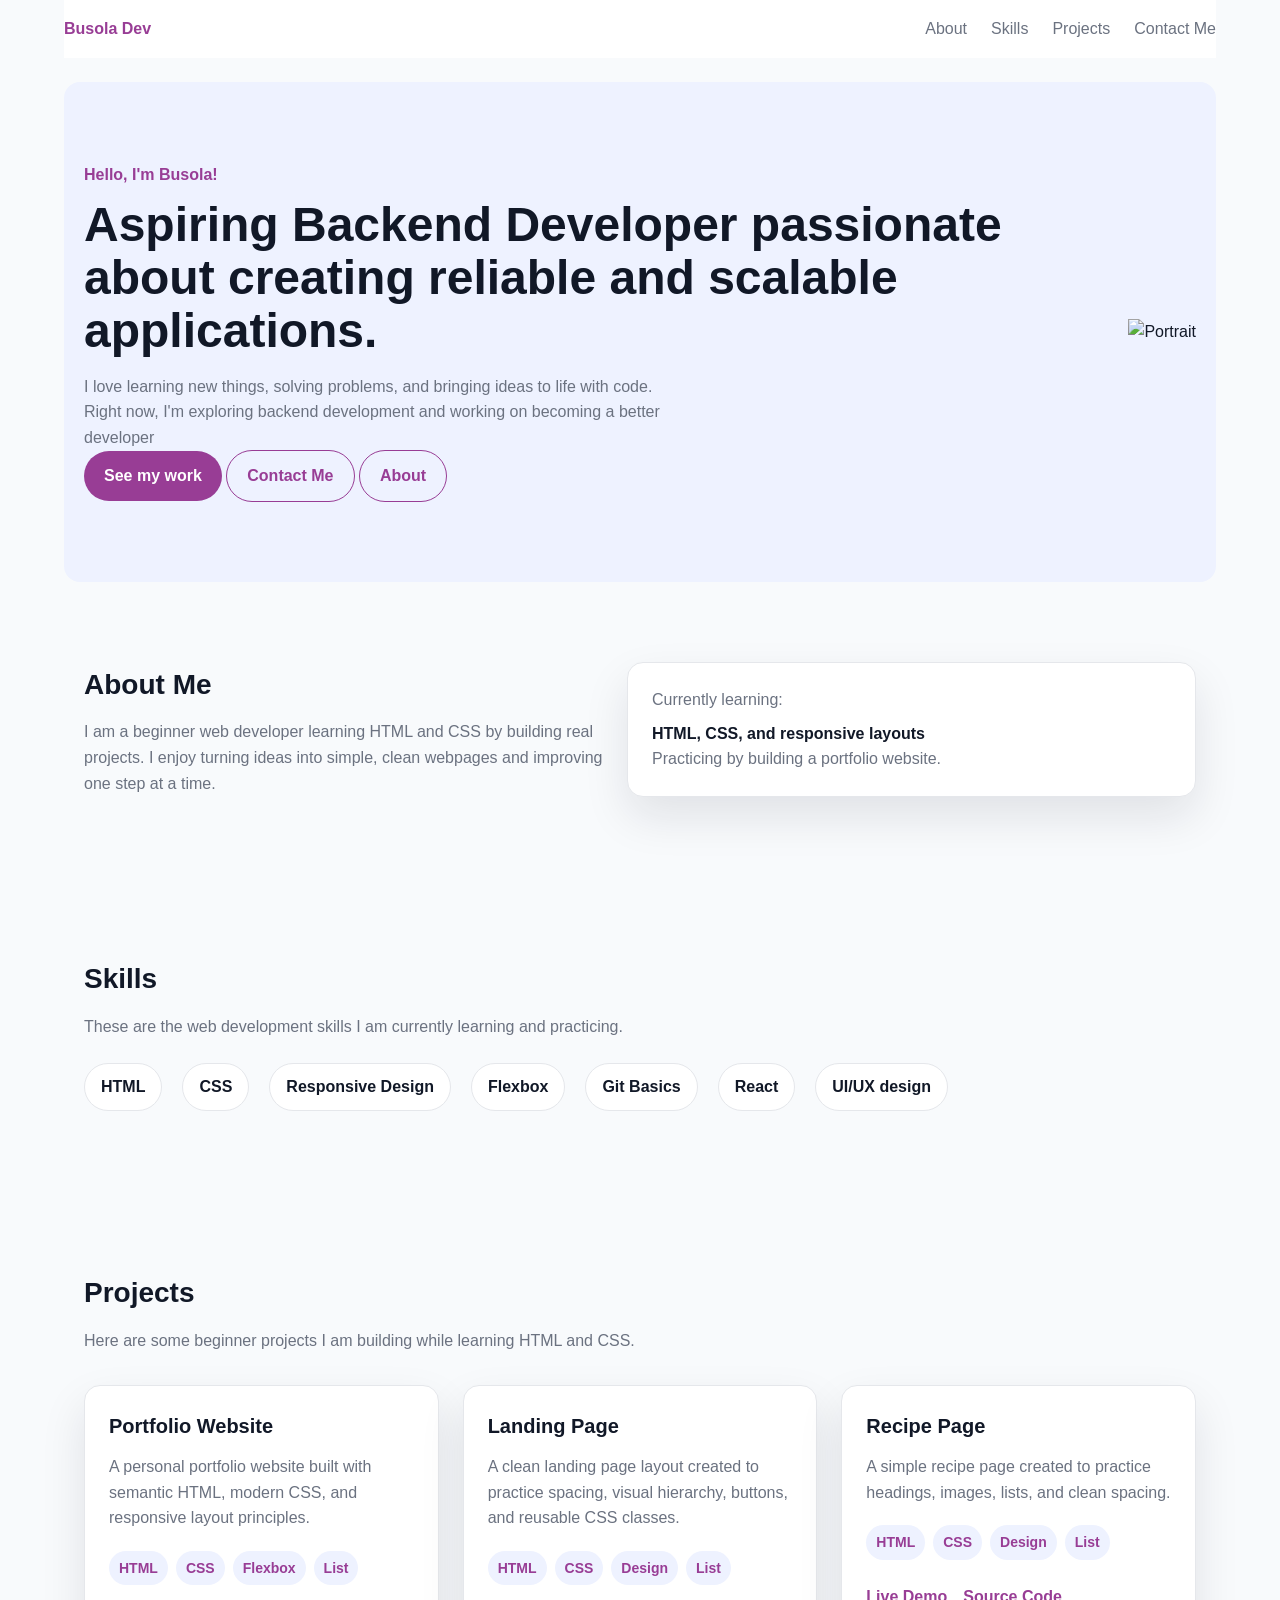
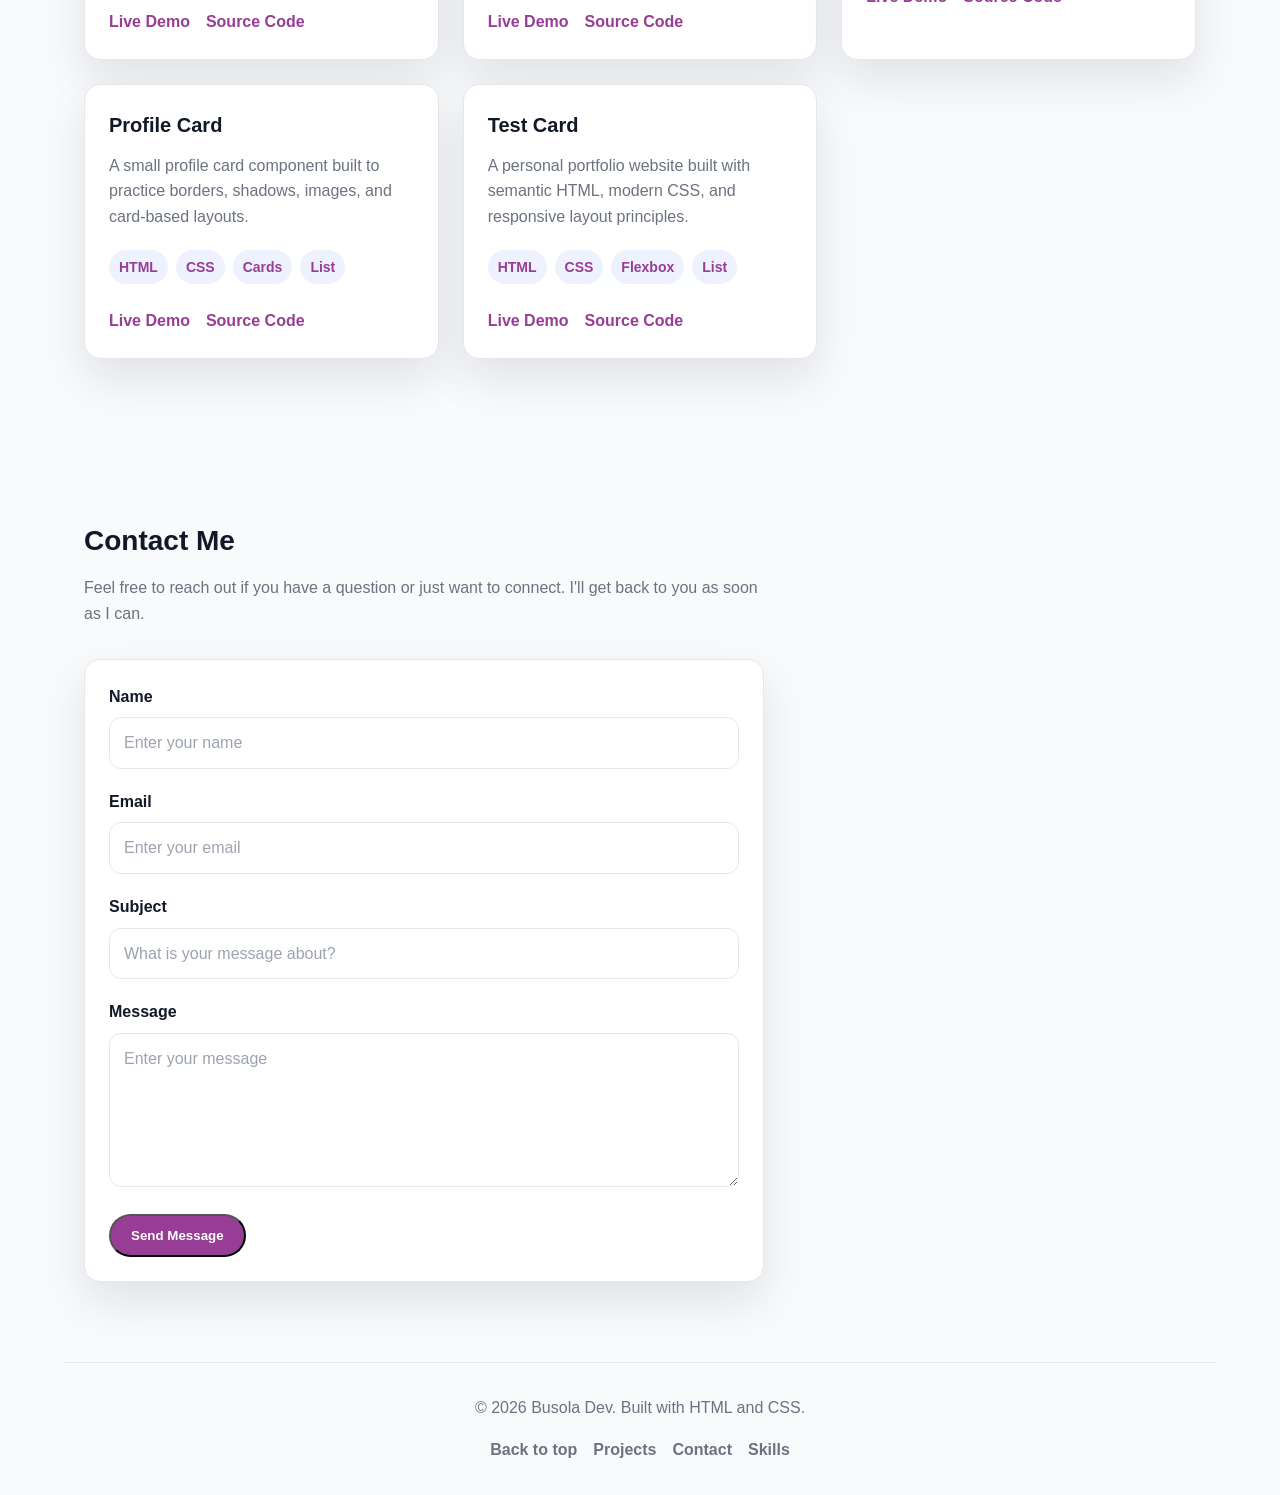
==== index.html @ 903de229 "portfolio website showcasing HTML and CSS" ====
<!DOCTYPE html>
<html lang="en">

<head>
    <meta charset="UTF-8">
    <meta name="viewport" content="width=device-width, initial-scale=1.0">
    <title>My Portifolio</title>
    <link rel="stylesheet" href="style.css" />
</head>

<body>
    <header>
        <nav class="nav-bar">
            <a href="#hero" class="logo">Busola Dev</a>

            <ul class="nav-links">
                <li class="nav-item"> <a href="#about">About</a> </li>
                <li class="nav-item"> <a href="#skills">Skills</a> </li>
                <li class="nav-item"> <a href="#projects">Projects</a> </li>
                <li class="nav-item"> <a href="#contact">Contact Me</a> </li>
                <!-- <li class="nav-item"> <a href="#experience">Experience</a> </li> -->
            </ul>

        </nav>
    </header>
    <main>
        <section id="hero" class="hero section">
            <div class="hero-content">
                <p class="eyebrow">Hello, I'm Busola!</p>
                <h1>Aspiring Backend Developer passionate about creating reliable and scalable applications.</h1>
                <p class="hero-text">
                    I love learning new things, solving problems, and bringing ideas to life with code. Right now, I'm
                    exploring backend development and working on becoming a better developer
                </p>

                <div class="hero-action">
                    <a href="#projects" class="btn primary-btn">See my work</a>
                    <a href="#contact" class="btn secondary-btn">Contact Me</a>
                    <a href="#about" class="btn secondary-btn">About</a>
                </div>


            </div>
            <div class="image-hero">
                <img src="Images/download (9).jpg" alt="Portrait">

            </div>
        </section>

        <!-- About Section -->
        <section id="about" class="section about">
            <div>
                <h2>About Me</h2>
                <p>
                    I am a beginner web developer learning HTML and CSS by building real
                    projects. I enjoy turning ideas into simple, clean webpages and improving
                    one step at a time.
                </p>
            </div>
            <div class="about-highlight">
                <p>Currently learning:</p>
                <strong>HTML, CSS, and responsive layouts</strong>
                <p>Practicing by building a portfolio website.</p>
            </div>
        </section>


        <!-- skill section -->
        <section id="skills" class="section">
            <h2>Skills</h2>
            <p>
                These are the web development skills I am currently learning and practicing.
            </p>
            <div class="skills-list">
                <span class="skill-badge">HTML</span>
                <span class="skill-badge">CSS</span>
                <span class="skill-badge">Responsive Design</span>
                <span class="skill-badge">Flexbox</span>
                <span class="skill-badge">Git Basics</span>
                <span class="skill-badge">React</span>
                <span class="skill-badge">UI/UX design</span>
            </div>
        </section>

        <!-- Project Section -->
        <section id="projects" class="section">
            <div class="section-heading">
                <h2>Projects</h2>
                <p>
                    Here are some beginner projects I am building while learning HTML and CSS.
                </p>
            </div>
            <div class="projects-grid">
                <article class="project-card">
                    <h3>Portfolio Website</h3>
                    <p>
                        A personal portfolio website built with semantic HTML, modern CSS, and
                        responsive layout principles.
                    </p>
                    <div class="project-tags">
                        <span>HTML</span>
                        <span>CSS</span>
                        <span>Flexbox</span>
                        <span>List</span>
                    </div>
                    <div class="project-links">
                        <a href="https://my-project-demo.com">Live Demo</a>
                        <a href="#">Source Code</a>
                    </div>
                </article>

                <article class="project-card">
                    <h3>Landing Page</h3>
                    <p>A clean landing page layout created to practice spacing, visual hierarchy, buttons, and reusable
                        CSS classes.</p>
                    <div class="project-tags">
                        <span>HTML</span>
                        <span>CSS</span>
                        <span>Design</span>
                        <span>List</span>
                    </div>
                    <div class="project-links">
                        <a href="#">Live Demo</a>
                        <a href="#">Source Code</a>
                    </div>
                </article>
                <article class="project-card">
                    <h3>Recipe Page</h3>
                    <p>
                        A simple recipe page created to practice headings, images, lists, and clean
                        spacing.
                    </p>
                    <div class="project-tags">
                        <span>HTML</span>
                        <span>CSS</span>
                        <span>Design</span>
                        <span>List</span>
                    </div>
                    <div class="project-links">
                        <a href="#">Live Demo</a>
                        <a href="#">Source Code</a>
                    </div>
                </article>

                <article class="project-card">
                    <h3>Profile Card</h3>
                    <p>
                        A small profile card component built to practice borders, shadows,
                        images, and card-based layouts.
                    </p>
                    <div class="project-tags">
                        <span>HTML</span>
                        <span>CSS</span>
                        <span>Cards</span>
                        <span>List</span>
                    </div>
                    <div class="project-links">
                        <a href="#">Live Demo</a>
                        <a href="#">Source Code</a>
                    </div>
                </article>

                <article class="project-card">
                    <h3>Test Card</h3>
                    <p>
                        A personal portfolio website built with semantic HTML, modern CSS, and
                        responsive layout principles.
                    </p>
                    <div class="project-tags">
                        <span>HTML</span>
                        <span>CSS</span>
                        <span>Flexbox</span>
                        <span>List</span>
                    </div>
                    <div class="project-links">
                        <a href="https://my-project-demo.com">Live Demo</a>
                        <a href="#">Source Code</a>
                    </div>
                </article>
            </div>
        </section>


        <!-- Contact Section -->
        <section id="contact" class="section contact">
            <div class="section-heading">
                <h2>Contact Me</h2>
                <p>
                    Feel free to reach out if you have a question or just want to connect. I'll get back to you as soon
                    as I can.
                </p>
            </div>
            <form class="contact-form">
                <div class="form-group">
                    <label for="name">Name</label>
                    <input id="name" name="name" type="text" placeholder="Enter your name" required />
                </div>
                <div class="form-group">
                    <label for="email">Email</label>
                    <input id="email" name="email" type="email" placeholder="Enter your email" required />
                </div>
                <div class="form-group">
                    <label for="subject">Subject</label>
                    <input id="subject" name="subject" type="text" placeholder="What is your message about?" required />
                </div>
                <div class="form-group">
                    <label for="message">Message</label>
                    <textarea id="message" name="message" rows="5" placeholder="Enter your message" required></textarea>
                </div>
                <button type="submit" class="btn primary-btn">Send Message</button>
            </form>
        </section>


        <!-- Experience section -->
        <!-- <section id=" experience">
            <h2>
                Experience
            </h2> -->
        <!-- <p>
                I have a 3 months internship experience at Idea Konsult Limited.
            </p>
        </section> -->

    </main>

    <footer class="footer">
        <p>&copy; 2026 Busola Dev. Built with HTML and CSS.</p>
        <div class="footer-links">
            <a href="#hero">Back to top</a>
            <a href="#projects">Projects</a>
            <a href="#contact">Contact</a>
            <a href="#">Skills</a>
        </div>
    </footer>
</body>

</html>
---- style.css ----
* {
    box-sizing: border-box;
    margin: 0;
    padding: 0;
}

:root {
    --bg: #f8fafc;
    --surface: #ffffff;
    --text: #111827;
    --muted: #6b7280;
    --primary: #983d95;
    --primary-dark: #1d4ed8;
    --border: #e5e7eb;
    --soft-blue: #eef2ff;
    --radius: 16px;
    --shadow: 0 20px 45px rgba(15, 23, 42, 0.1);
    --warning: yellow;
}

html {
    scroll-behavior: smooth;
}

body {
    background-color: var(--bg);
    color: var(--text);
    font-family: Arial, Helvetica, sans-serif;
    line-height: 1.6;
}

img {
    max-width: 100%;
    display: block;
}

a {
    color: inherit;
}

.section {
    padding: 56px 20px;
}

.nav-bar,
.hero,
section:not(.hero),
footer {
    /* width: min(100% - 32px, 1200px); */
    width: 90%;
    margin: 0 auto;
}

.nav-bar {
    background-color: var(--surface);
    padding: 16px 0;
}

.logo {
    font-weight: 700;
    color: var(--primary);
    text-decoration: none;
}

.nav-links {
    list-style: none;
}

.nav-links a {
    color: var(--muted);
    text-decoration: none;
}

.hero {
    background-color: var(--soft-blue);
    border-radius: var(--radius);
    margin-top: 24px;
}

.eyebrow {
    color: var(--primary);
    font-weight: 700;
    margin-bottom: 12px;
}

h1 {
    font-size: 48px;
    line-height: 1.1;
    margin-bottom: 16px;
}

h2 {
    font-size: 28px;
    margin-bottom: 12px;
}

p {
    color: var(--muted);
}

.hero-text {
    max-width: 600px;
}

.hero-actions {
    margin-top: 24px;
}

.btn {
    display: inline-block;
    padding: 12px 20px;
    border-radius: 999px;
    text-decoration: none;
    font-weight: 700;
    text-align: center;
}

.primary-btn {
    background-color: var(--primary);
    color: white;
}

.secondary-btn {
    border: 1px solid var(--primary);
    color: var(--primary);
}

.image-placeholder {
    margin-top: 32px;
    width: 240px;
    height: 240px;
    border-radius: var(--radius);
    background-color: var(--surface);
    border: 2px dashed #94a3b8;
    display: grid;
    place-items: center;
    color: var(--muted);
}

footer {
    padding: 32px 0;
    border-top: 1px solid var(--border);
}

.nav-bar {
    display: flex;
    align-items: center;
    justify-content: space-between;
    flex-wrap: wrap;
}

.nav-links {
    display: flex;
    align-items: center;
    justify-content: center;
    gap: 24px;
    flex-wrap: wrap;
}

.hero {
    display: flex;
    flex-direction: column;
    gap: 64px;

}

.hero-actions {
    display: flex;
    flex-wrap: wrap;
    gap: 12px;
}

.hero-image {
    display: flex;
    justify-content: center;
}

.about {
    display: flex;
    flex-direction: column;
    gap: 24px;
}

.about-highlight {
    background-color: var(--surface);
    border: 1px solid var(--border);
    border-radius: var(--radius);
    padding: 24px;
    box-shadow: var(--shadow);
}

.about-highlight strong {
    display: block;
    margin-top: 8px;
    color: var(--text);
}

.skills-list {
    display: flex;
    flex-wrap: wrap;
    gap: 20px;
    margin-top: 24px;
}

.skill-badge {
    background-color: var(--surface);
    border: 1px solid var(--border);
    border-radius: 999px;
    padding: 10px 16px;
    color: var(--text);
    font-weight: 700;
}

@media (max-width: 480px) {
    h1 {
        font-size: 32px;
    }

    h2 {
        font-size: 24px;
    }

    .navbar {
        justify-content: center;
        text-align: center;
    }

    .hero {
        margin-top: 16px;
    }

    .project-card {
        padding: 20px;
    }
}

@media (min-width: 768px) {
    .section {
        padding: 80px 20px;
    }

    .hero {
        flex-direction: row;
        align-items: center;
        justify-content: space-between;
    }

    .hero-content {
        flex: 1;
    }

    .hero-image {
        flex: 0 0 280px;
    }

    .about {
        flex-direction: row;
        align-items: center;
        justify-content: space-between;
    }

    .about>div {
        flex: 1;
    }

    .projects-grid {
        grid-template-columns: repeat(3, 1fr);
    }

    .contact-form {
        padding: 32px;
    }

    .footer {
        flex-direction: row;
        align-items: center;
        justify-content: space-between;
    }
}

.section-heading {
    max-width: 680px;
    margin-bottom: 32px;
}

.projects-grid {
    display: grid;
    gap: 24px;
}

.project-card {
    background-color: var(--surface);
    border: 1px solid var(--border);
    border-radius: var(--radius);
    padding: 24px;
    box-shadow: var(--shadow);
    transition: transform 0.2s ease, box-shadow 0.2s ease;
}

.project-card:hover {
    transform: translateY(-4px);
    box-shadow: 0 24px 50px rgba(17, 15, 42, 0.14);
}

.project-card h3 {
    font-size: 20px;
    margin-bottom: 12px;
}

.project-tags {
    display: flex;
    flex-wrap: wrap;
    gap: 8px;
    margin-top: 20px;
}

.project-tags span {
    background-color: var(--soft-blue);
    color: var(--primary);
    border-radius: 999px;
    padding: 6px 10px;
    font-size: 14px;
    font-weight: 700;
}

.project-links {
    display: flex;
    flex-wrap: wrap;
    gap: 16px;
    margin-top: 24px;
}

.project-links a {
    color: var(--primary);
    font-weight: 700;
    text-decoration: none;
}

.project-links a:hover {
    color: green;
    text-decoration: underline;
}

.hero-image {
    width: 100%;
}

.hero-image img,
.image-placeholder {
    max-width: 280px;
    width: 100%;
}

.contact-form {
    background-color: var(--surface);
    border: 1px solid var(--border);
    border-radius: var(--radius);
    box-shadow: var(--shadow);
    padding: 24px;
    max-width: 680px;
}

.form-group {
    margin-bottom: 20px
}

label {
    display: block;
    margin-bottom: 8px;
    color: var(--text);
    font-weight: 700;
}

input,
textarea {
    width: 100%;
    border: 1px solid var(--border);
    border-radius: 12px;
    padding: 12px 14px;
    font: inherit;
    color: var(--text);
    background-color: white;
}

textarea {
    resize: vertical;
}

input::placeholder,
textarea::placeholder {
    color: #9ca3af;
}

input:focus,
textarea:focus {
    outline: 3px solid rgba(37, 99, 235, 0.2);
    border-color: var(--primary);
}

.logo:hover,
.nav-links a:hover,
.footer-links a:hover {
    color: var(--primary);
}

.primary-btn:hover {
    background-color: var(--primary-dark);
}

.secondary-btn:hover {
    background-color: var(--primary);
    color: white;
}

a,
button,
.btn,
.project-card {
    transition: 0.2s ease;
}

a:focus,
button:focus,
input:focus,
textarea:focus {
    outline: 3px solid rgba(37, 99, 235, 0.25);
    outline-offset: 3px
}

.footer {
    display: flex;
    flex-direction: column;
    gap: 16px;
}

.footer-links {
    display: flex;
    flex-wrap: wrap;
    gap: 16px;
}

.footer-links a {
    color: var(--muted);
    font-weight: 700;
    text-decoration: none;
}
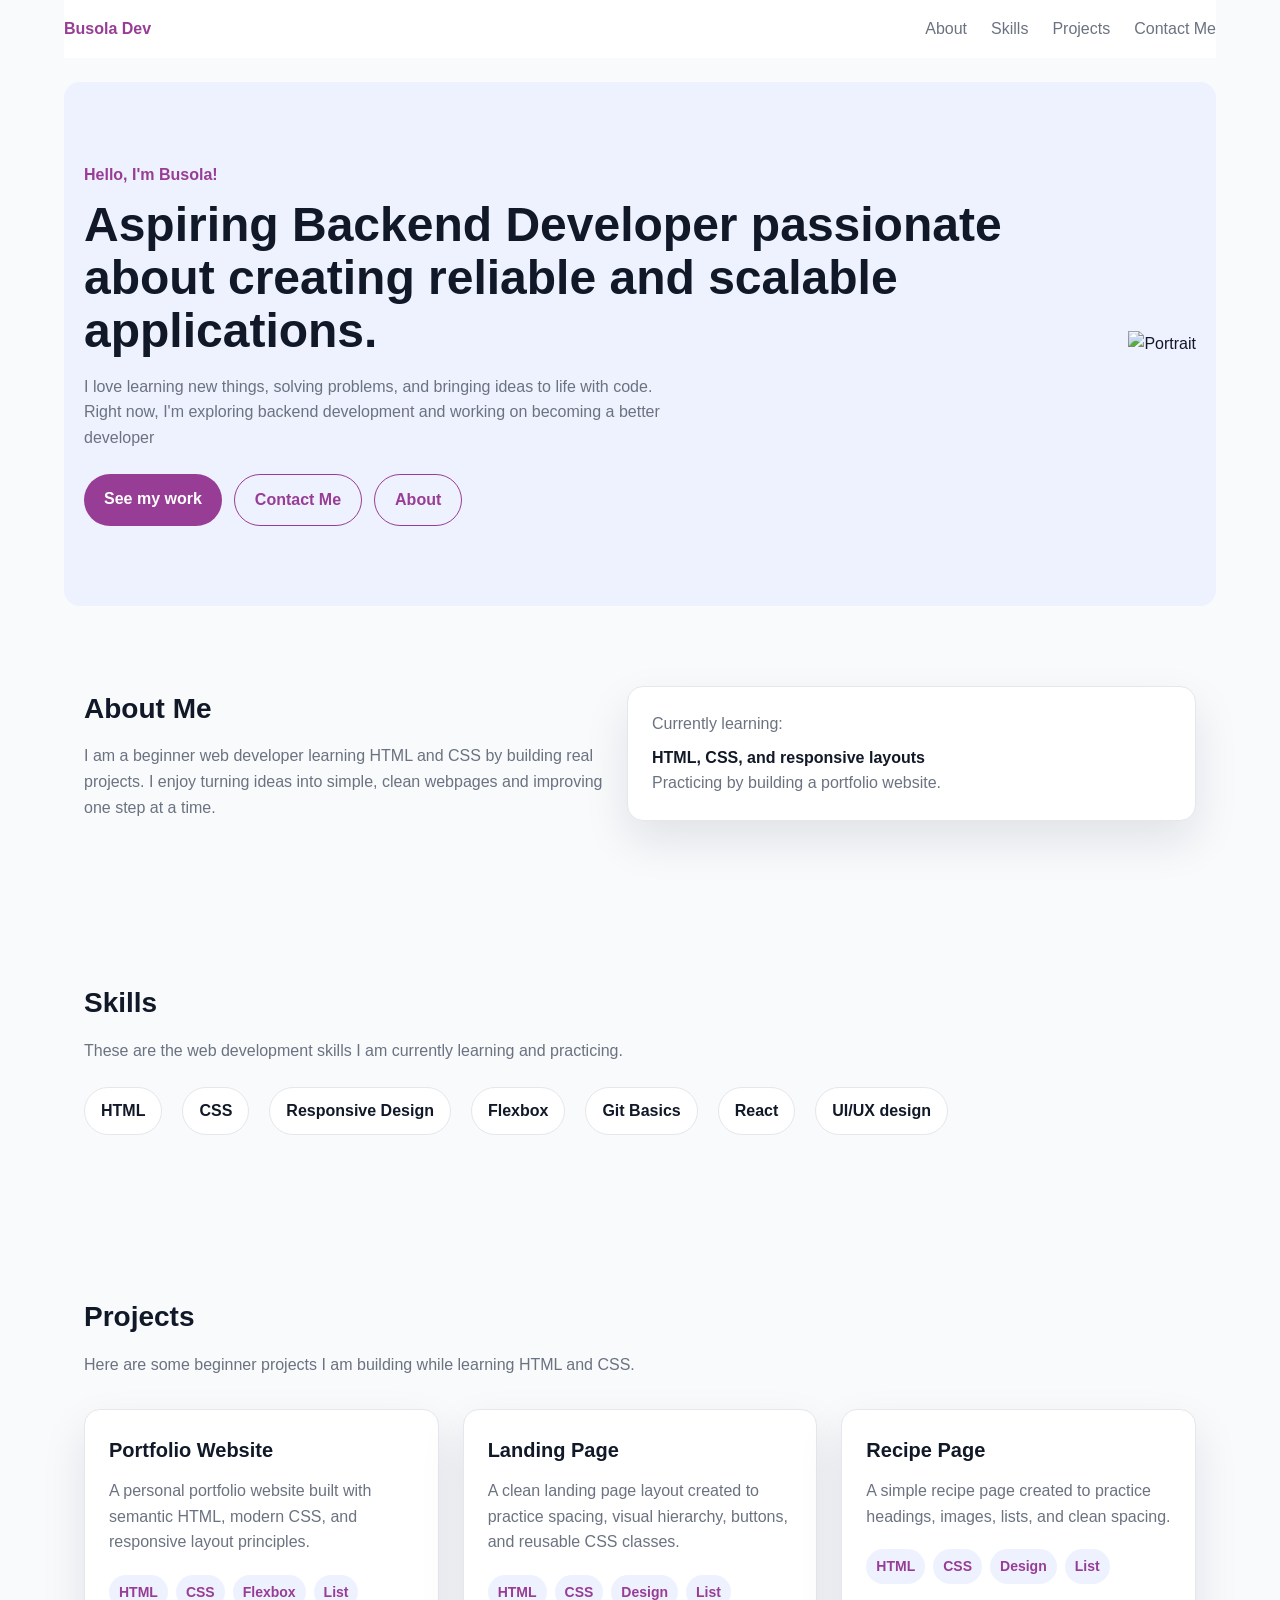
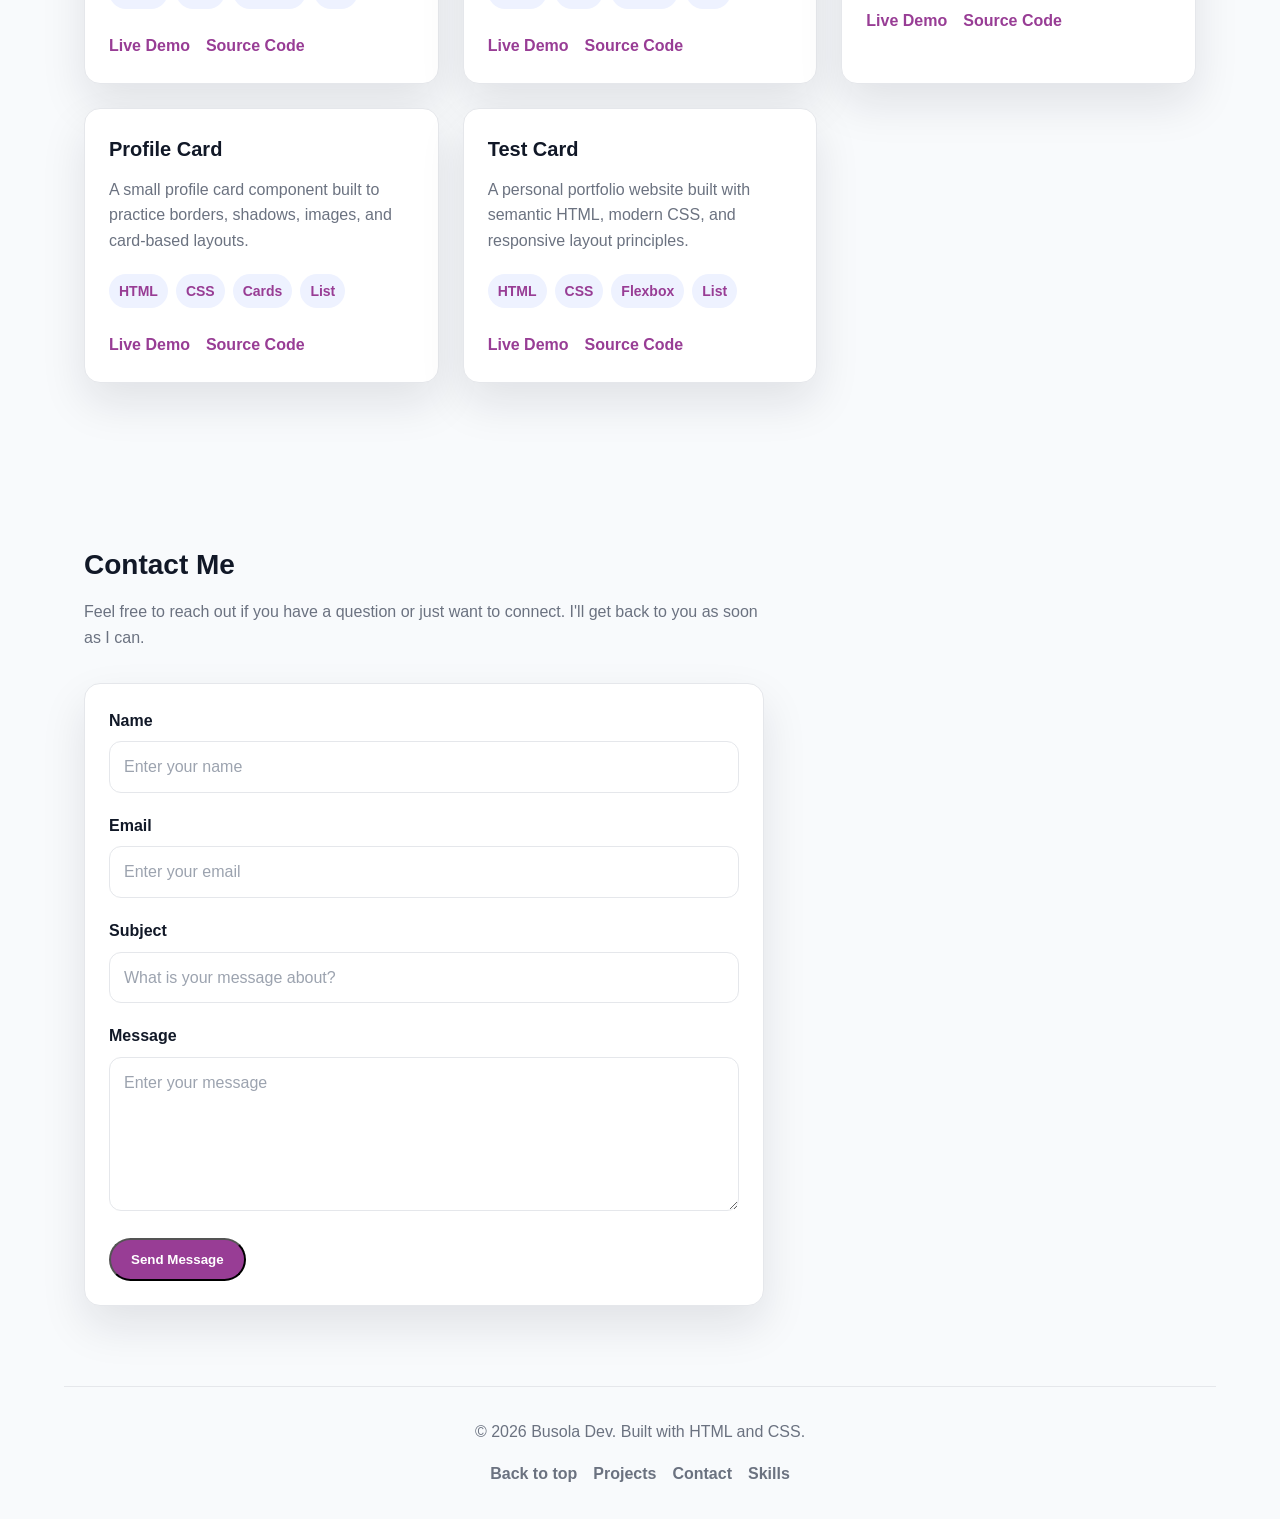
==== commit 69ec92bc: "Enabled the buttons to stack vertically" ====
--- a/index.html
+++ b/index.html
@@ -33,7 +33,7 @@
                     exploring backend development and working on becoming a better developer
                 </p>
 
-                <div class="hero-action">
+                <div class="hero-actions">
                     <a href="#projects" class="btn primary-btn">See my work</a>
                     <a href="#contact" class="btn secondary-btn">Contact Me</a>
                     <a href="#about" class="btn secondary-btn">About</a>
--- a/style.css
+++ b/style.css
@@ -232,6 +232,10 @@
     .project-card {
         padding: 20px;
     }
+
+    .hero-actions{
+        flex-direction: column;
+    }
 }
 
 @media (min-width: 768px) {
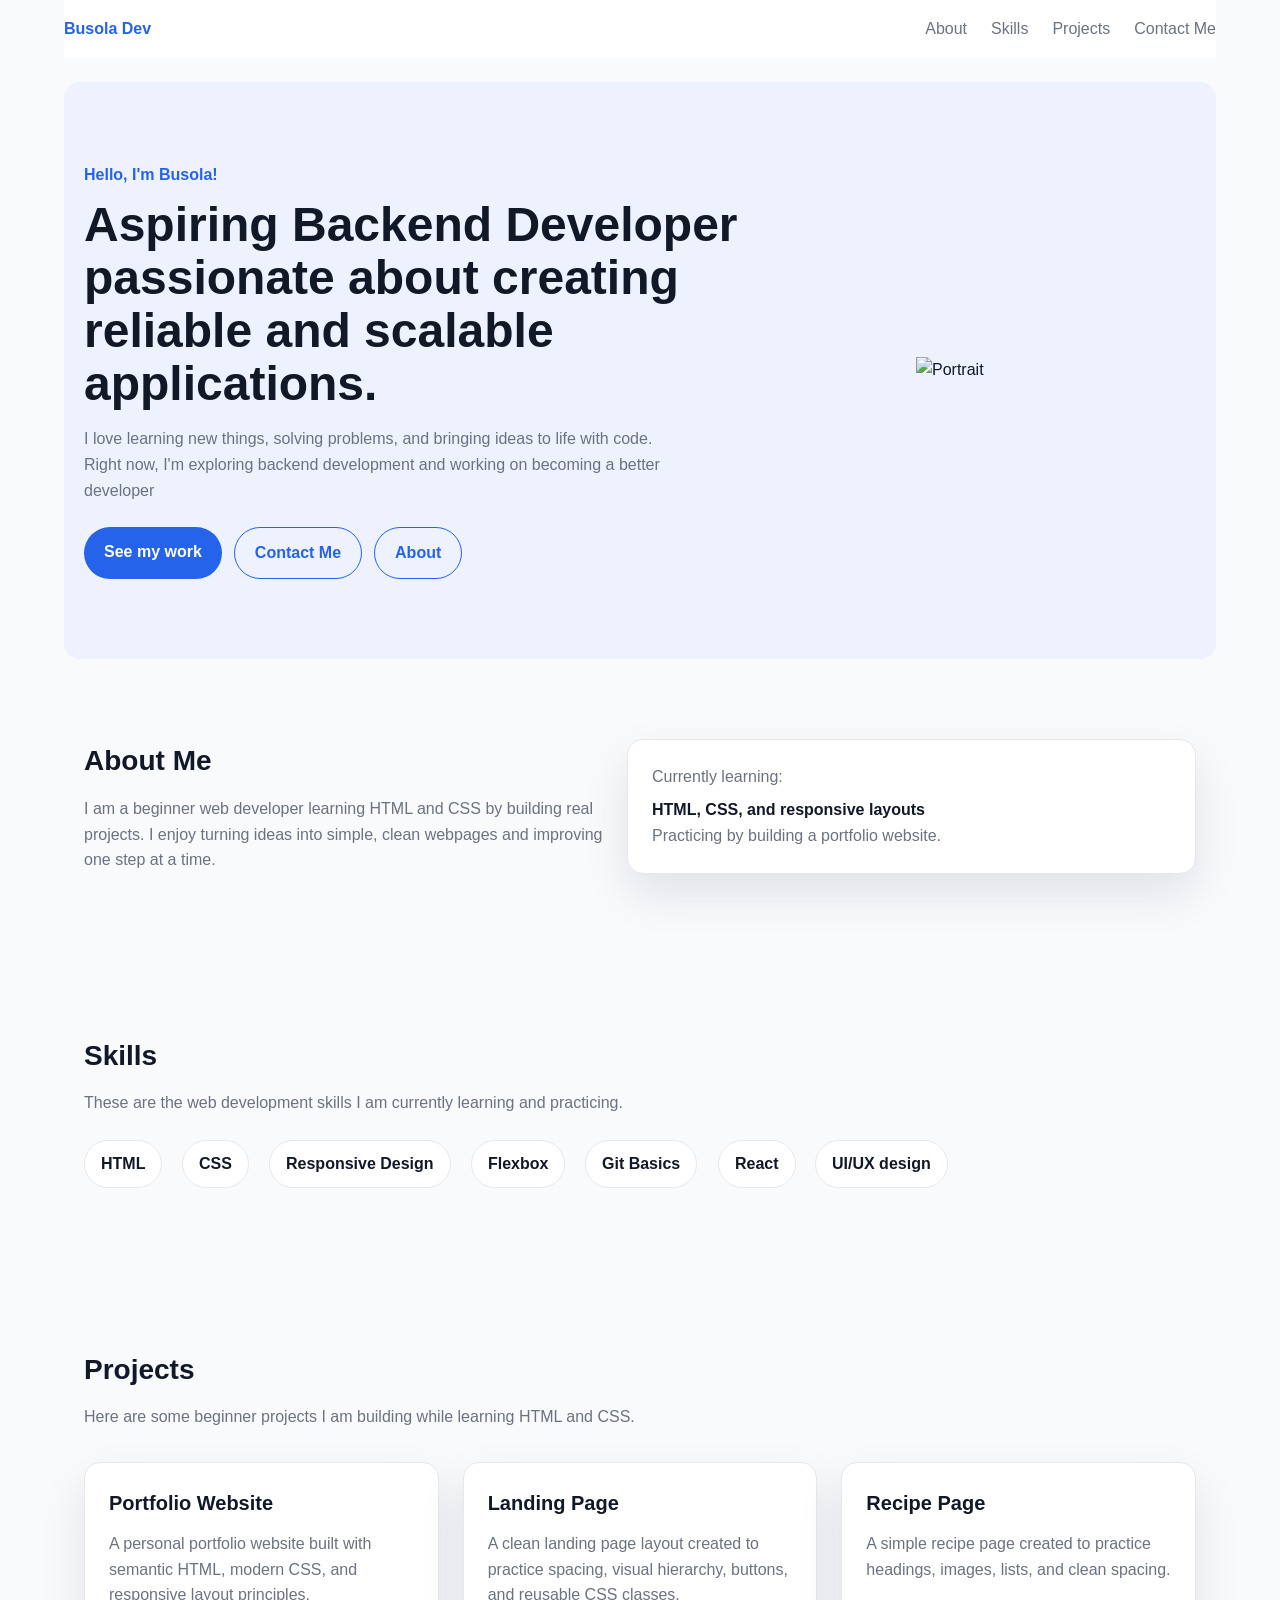
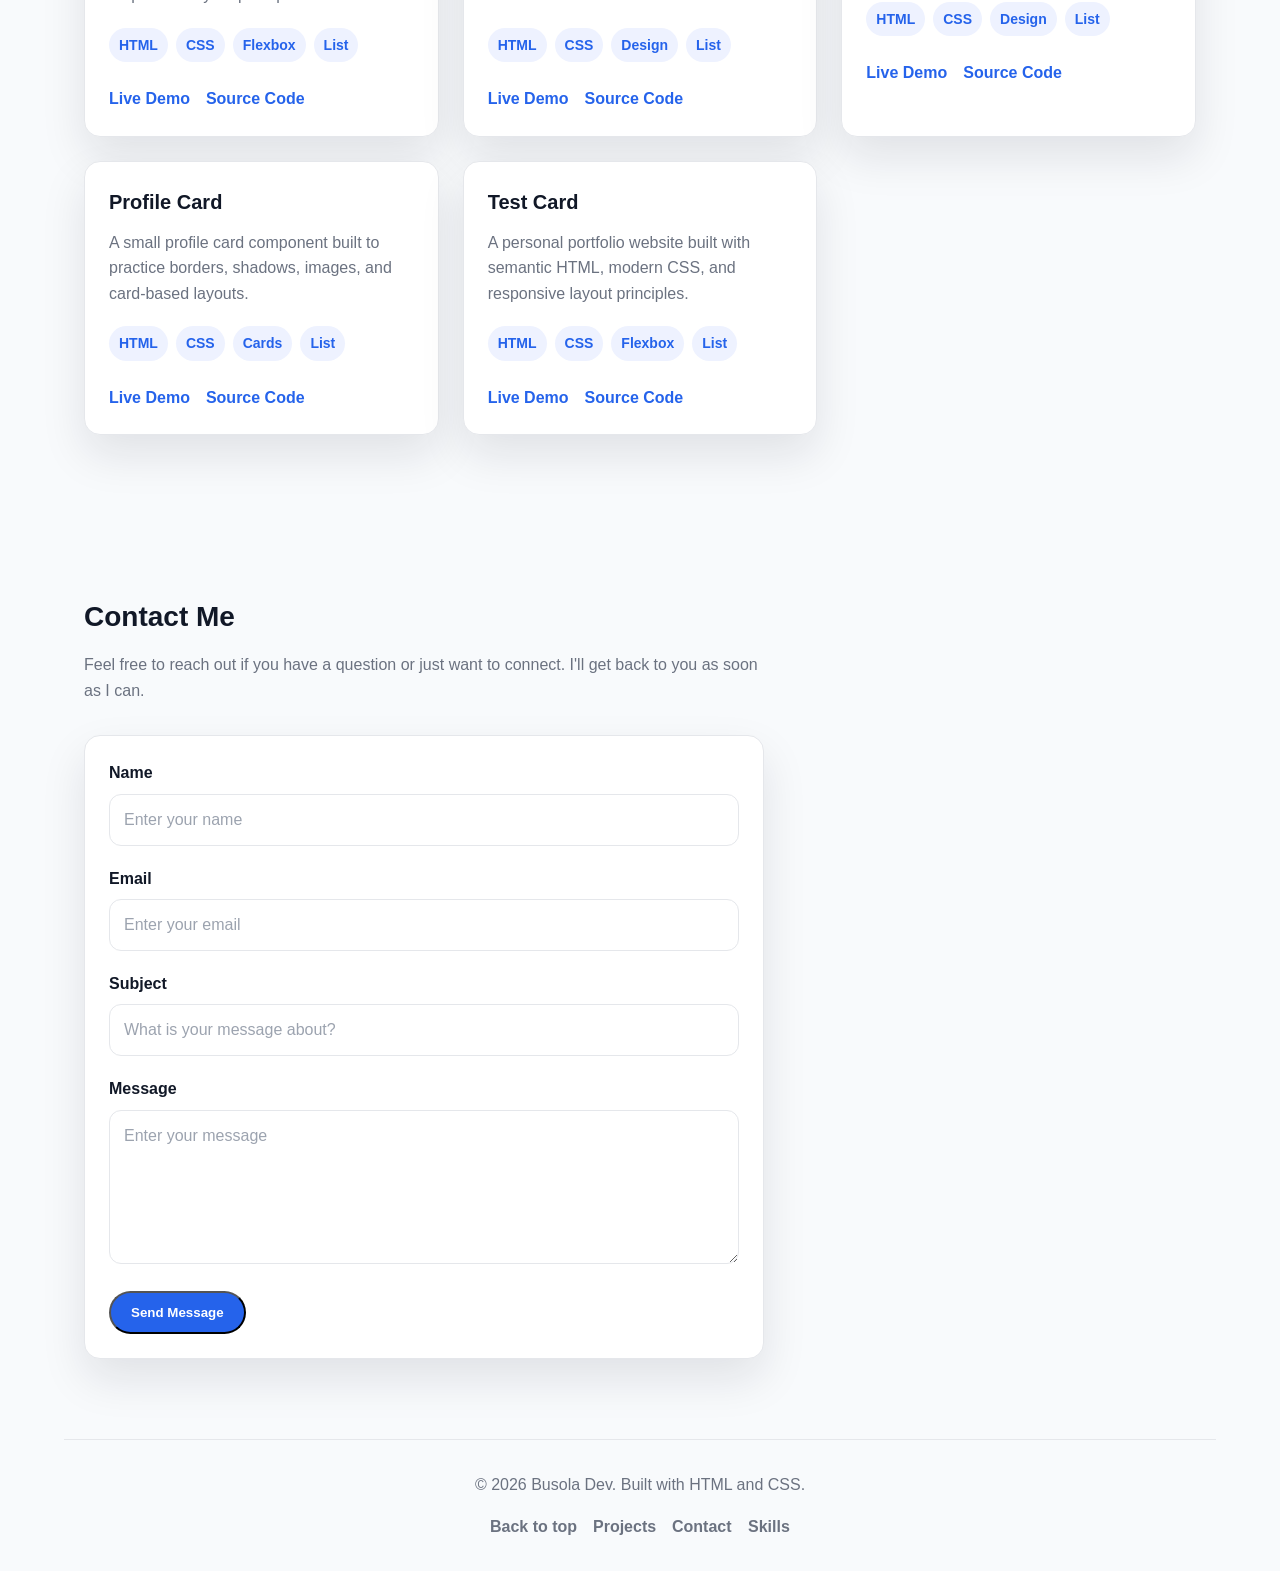
==== commit 7f2b884c: "Fully updated version" ====
--- a/index.html
+++ b/index.html
@@ -41,7 +41,7 @@
 
 
             </div>
-            <div class="image-hero">
+            <div class="hero-image">
                 <img src="Images/download (9).jpg" alt="Portrait">
 
             </div>
@@ -91,6 +91,19 @@
                 </p>
             </div>
             <div class="projects-grid">
+                <!-- <div class="flip-card">
+                    <div class="flip-card-inner">
+                        <div class="flip-card-front">
+                            <h3>Hover Me</h3>
+                            <p>Front of card</p>
+                        </div>
+                        <div class="flip-card-back">
+                            <h3>Details</h3>
+                            <p>This card flips using CSS 3D transforms.</p>
+                        </div>
+                    </div>
+                </div> -->
+
                 <article class="project-card">
                     <h3>Portfolio Website</h3>
                     <p>
@@ -190,6 +203,8 @@
                     as I can.
                 </p>
             </div>
+            <div class="loader" aria-label="Loading"></div>
+            <!-- <p>Loading projects...</p> -->
             <form class="contact-form">
                 <div class="form-group">
                     <label for="name">Name</label>
@@ -227,10 +242,10 @@
     <footer class="footer">
         <p>&copy; 2026 Busola Dev. Built with HTML and CSS.</p>
         <div class="footer-links">
-            <a href="#hero">Back to top</a>
-            <a href="#projects">Projects</a>
-            <a href="#contact">Contact</a>
-            <a href="#">Skills</a>
+            <a class="foot-card" href="#hero">Back to top</a>
+            <a class="foot-card" href="#projects">Projects</a>
+            <a class="foot-card" href="#contact">Contact</a>
+            <a class="foot-card" href="#">Skills</a>
         </div>
     </footer>
 </body>
--- a/style.css
+++ b/style.css
@@ -9,13 +9,16 @@
     --surface: #ffffff;
     --text: #111827;
     --muted: #6b7280;
-    --primary: #983d95;
+    --primary: #2563eb;
     --primary-dark: #1d4ed8;
     --border: #e5e7eb;
     --soft-blue: #eef2ff;
     --radius: 16px;
     --shadow: 0 20px 45px rgba(15, 23, 42, 0.1);
     --warning: yellow;
+    --ease-out: cubic-bezier(0.22, 1, 0.36, 1);
+    --ease-soft: ease;
+    --card-y: 0;
 }
 
 html {
@@ -113,6 +116,9 @@
     text-decoration: none;
     font-weight: 700;
     text-align: center;
+    transition: transform 0.2s var(--ease-out),
+        background-color 0.2s var(--ease-soft),
+        color 0.2s var(--ease-soft);
 }
 
 .primary-btn {
@@ -209,7 +215,30 @@
     padding: 10px 16px;
     color: var(--text);
     font-weight: 700;
-}
+    transition: background-color 0.2s ease;
+}
+
+.skill-badge:hover {
+    background-color: var(--primary-dark);
+}
+
+/* @media (prefers-reduced-motion: reduce) {
+
+    *:not(.hero-image),
+    *::before,
+    *::after {
+        animation-duration: 0.01ms !important;
+        animation-iteration-count: 1 !important;
+        scroll-behavior: auto !important;
+        transition-duration: 0.01ms !important;
+    }
+
+    .hero-image {
+        animation: none !important;
+    }
+} */
+
+
 
 @media (max-width: 480px) {
     h1 {
@@ -233,7 +262,7 @@
         padding: 20px;
     }
 
-    .hero-actions{
+    .hero-actions {
         flex-direction: column;
     }
 }
@@ -251,6 +280,7 @@
 
     .hero-content {
         flex: 1;
+        animation: fadeSlideUp 1s var(--ease-out) both;
     }
 
     .hero-image {
@@ -298,11 +328,15 @@
     border-radius: var(--radius);
     padding: 24px;
     box-shadow: var(--shadow);
-    transition: transform 0.2s ease, box-shadow 0.2s ease;
+    transition: transform 2s var(--ease-out), box-shadow 0.25s var(--ease-out);
+    animation: fadeSlideUp 1s var(--ease-out) 0.35s both;
+    /* slideInLeft 5s ease-in-out 1s infinite,
+        scaleIn 5s ease-in-out 1s infinite; */
 }
 
 .project-card:hover {
-    transform: translateY(-4px);
+    border-color: rgba(37, 99, 235, 0.35);
+    transform: translateY(-6px) scale(1.05);
     box-shadow: 0 24px 50px rgba(17, 15, 42, 0.14);
 }
 
@@ -362,6 +396,11 @@
     box-shadow: var(--shadow);
     padding: 24px;
     max-width: 680px;
+    transition: border-color 0.2s ease;
+}
+
+.contact-form:hover {
+    border-color: var(--primary-dark);
 }
 
 .form-group {
@@ -399,6 +438,7 @@
 textarea:focus {
     outline: 3px solid rgba(37, 99, 235, 0.2);
     border-color: var(--primary);
+    box-shadow: 0 0 0 4px rgba(37, 99, 235, 0.08);
 }
 
 .logo:hover,
@@ -409,11 +449,13 @@
 
 .primary-btn:hover {
     background-color: var(--primary-dark);
+    transform: translateY(-2px);
 }
 
 .secondary-btn:hover {
-    background-color: var(--primary);
+    background-color: var(--primary-dark);
     color: white;
+    transform: translateY(-2px);
 }
 
 a,
@@ -441,10 +483,383 @@
     display: flex;
     flex-wrap: wrap;
     gap: 16px;
+    animation-delay: 0.45s;
+
+
 }
 
 .footer-links a {
     color: var(--muted);
     font-weight: 700;
     text-decoration: none;
+}
+
+.btn,
+.nav-links a,
+.footer-links a,
+.project-card,
+.skill-badge,
+input,
+textarea {
+    transition: color 0.2s ease,
+        background-color 0.2s ease,
+        border-color 0.2s ease,
+        box-shadow 0.2s ease,
+        transform 0.2s ease;
+}
+
+.skill-badge {
+    transition: transform 0.2s ease, border-color 0.2s ease;
+}
+
+.skill-badge:hover {
+    transform: translateY(-3px) scale(1.03);
+    border-color: var(--primary);
+}
+
+.hero-image {
+    transition: transform 2s ease;
+    animation: fadeSlideUp 1s var(--ease-out) 0.35s both,
+        float 5s ease-in-out 1s infinite;
+}
+
+.hero-image:hover {
+    transform: rotate(1.5deg) scale(1.02);
+    transform-origin: top-left;
+}
+
+@keyframes fadeSlideUp {
+    from {
+        opacity: 0;
+        /* transform: translateY(24px); */
+        translate: 0 24px;
+    }
+
+    to {
+        opacity: 1;
+        /* transform: translateY(0); */
+        translate: 0;
+    }
+}
+
+@keyframes float {
+
+    0%,
+    100% {
+        transform: translateY(0);
+    }
+
+    50% {
+        transform: translateY(-10px);
+    }
+}
+
+@keyframes slideInLeft {
+    from {
+        opacity: 0;
+        transform: translateX(-32px);
+    }
+
+    to {
+        opacity: 1;
+        transform: translateX(0);
+    }
+}
+
+@keyframes scaleIn {
+    from {
+        opacity: 0;
+        /* transform: scale(0.95); */
+        scale: 0.95;
+    }
+
+    to {
+        opacity: 1;
+        /* transform: scale(1); */
+        scale: 1;
+    }
+}
+
+@keyframes pulse {
+
+    0%,
+    100% {
+        transform: scale(1);
+    }
+
+    50% {
+        transform: scale(1.04);
+    }
+}
+
+@keyframes softBounce {
+
+    0%,
+    100% {
+        transform: translateY(0);
+    }
+
+    50% {
+        transform: translateY(-8px);
+    }
+}
+
+@keyframes shake {
+
+    0%,
+    100% {
+        transform: translateX(0);
+    }
+
+    25% {
+        transform: translateX(-6px);
+    }
+
+    75% {
+        transform: translateX(6px);
+    }
+}
+
+@keyframes spin {
+    to {
+        transform: rotate(360deg);
+    }
+}
+
+@keyframes shimmer {
+    from {
+        background-position: -200% 0;
+    }
+
+    to {
+        background-position: 200% 0;
+    }
+}
+
+/* .loader {
+    width: 32px;
+    height: 32px;
+    border: 4px solid var(--border);
+    border-top-color: var(--primary);
+    border-radius: 50%;
+    animation: spin 0.8s linear infinite;
+} */
+.nav-links a {
+    position: relative;
+}
+
+.nav-links a::after {
+    content: "";
+    position: absolute;
+    left: 0;
+    bottom: -6px;
+    width: 100%;
+    height: 3px;
+    background-color: var(--primary);
+    transform: scaleX(0);
+    transform-origin: right;
+    transition: transform 0.2s var(--ease-out);
+}
+
+.nav-links a:hover::after {
+    transform: scaleX(1);
+    transform-origin: left;
+}
+
+.btn {
+    position: relative;
+    overflow: hidden;
+}
+
+.btn:hover {
+    transform: translateY(-2px);
+}
+
+.primary-btn::after {
+    content: "";
+    position: absolute;
+    inset: 0;
+    background: linear-gradient(120deg,
+            transparent,
+            rgba(255, 255, 255, 0.35),
+            transparent);
+    transform: translateX(-120%);
+    transition: transform 0.5s ease;
+}
+
+.primary-btn:hover::after {
+    transform: translateX(120%);
+}
+
+.project-card {
+    transition: transform 0.25s var(--ease-out),
+        box-shadow 0.25s var(--ease-out),
+        border-color 0.25s var(--ease-out);
+}
+
+.skill-badge {
+    transition: transform 0.2s var(--ease-out),
+        background-color 0.2s ease,
+        color 0.2s ease;
+}
+
+.skill-badge:hover {
+    transform: translateY(-3px);
+    background-color: var(--primary);
+    color: white;
+}
+
+input,
+textarea {
+    transition: border-color 0.2s ease,
+        box-shadow 0.2s ease,
+        transform 0.2s ease;
+}
+
+input:focus,
+textarea:focus {
+    transform: translateY(-1px);
+}
+
+.dropdown-content {
+    opacity: 0;
+    transform: translateY(8px);
+    pointer-events: none;
+    transition: opacity 0.2s ease, transform 0.2s ease;
+}
+
+.dropdown:hover .dropdown-content {
+    opacity: 1;
+    transform: translateY(0);
+    pointer-events: auto;
+}
+
+.modal {
+    opacity: 0;
+    transform: scale(0.96);
+    transition: opacity 0.2s ease, transform 0.2s ease;
+}
+
+.modal.is-open {
+    opacity: 1;
+    transform: scale(1);
+}
+
+.animate-in {
+    animation: fadeSlideUp 0.6s var(--ease-out) both;
+}
+
+.project-card {
+    animation: fadeSlideUp 0.6s var(--ease-out) both;
+}
+
+.project-card:nth-child(1) {
+    animation-delay: 0.22s;
+}
+
+.project-card:nth-child(2) {
+    animation-delay: 0.30s;
+}
+
+.project-card:nth-child(3) {
+    animation-delay: 0.45s;
+}
+
+.project-card:nth-child(4) {
+    animation-delay: 0.65s;
+}
+
+.project-card:nth-child(5) {
+    animation-delay: 0.85s;
+}
+
+.skill-badge {
+    animation: scaleIn 0.4s var(--ease-out) both;
+}
+
+.skill-badge:nth-child(1) {
+    animation-delay: 0.2s;
+}
+
+.skill-badge:nth-child(2) {
+    animation-delay: 0.35s;
+}
+
+.skill-badge:nth-child(3) {
+    animation-delay: 0.45s;
+}
+
+.skill-badge:nth-child(4) {
+    animation-delay: 0.55s;
+}
+
+.skill-badge:nth-child(5) {
+    animation-delay: 0.65s;
+}
+
+.skill-badge:nth-child(6) {
+    animation-delay: 0.75s;
+}
+
+.skill-badge:nth-child(7) {
+    animation-delay: 0.85s;
+}
+
+.foot-card {
+    animation: scaleIn 0.6s var(--ease-out) both;
+}
+
+.foot-card:nth-child(1) {
+    animation-delay: 0.15s;
+}
+
+.foot-card:nth-child(2) {
+    animation-delay: 0.3s;
+}
+
+.foot-card:nth-child(3) {
+    animation-delay: 0.45s;
+}
+
+.foot-card:nth-child(4) {
+    animation-delay: 0.6s;
+}
+
+/* .flip-card {
+    width: 280px;
+    height: 220px;
+    perspective: 1000px;
+}
+
+.flip-card-inner {
+    position: relative;
+    width: 100%;
+    height: 100%;
+    transition: transform 2s var(--ease-out);
+    transform-style: preserve-3d;
+}
+
+.flip-card:hover .flip-card-inner {
+    transform: rotateY(180deg);
+}
+
+.flip-card-front,
+.flip-card-back {
+    position: absolute;
+    inset: 0;
+    background-color: var(--surface);
+    border: 1px solid var(--border);
+    border-radius: var(--radius);
+    box-shadow: var(--shadow);
+    padding: 24px;
+    backface-visibility: hidden;
+}
+
+.flip-card-back {
+    transform: rotateY(180deg);
+} */
+@media (prefers-reduced-motion: reduce) {
+    .hero-image {
+        animation: none !important;
+    }
 }
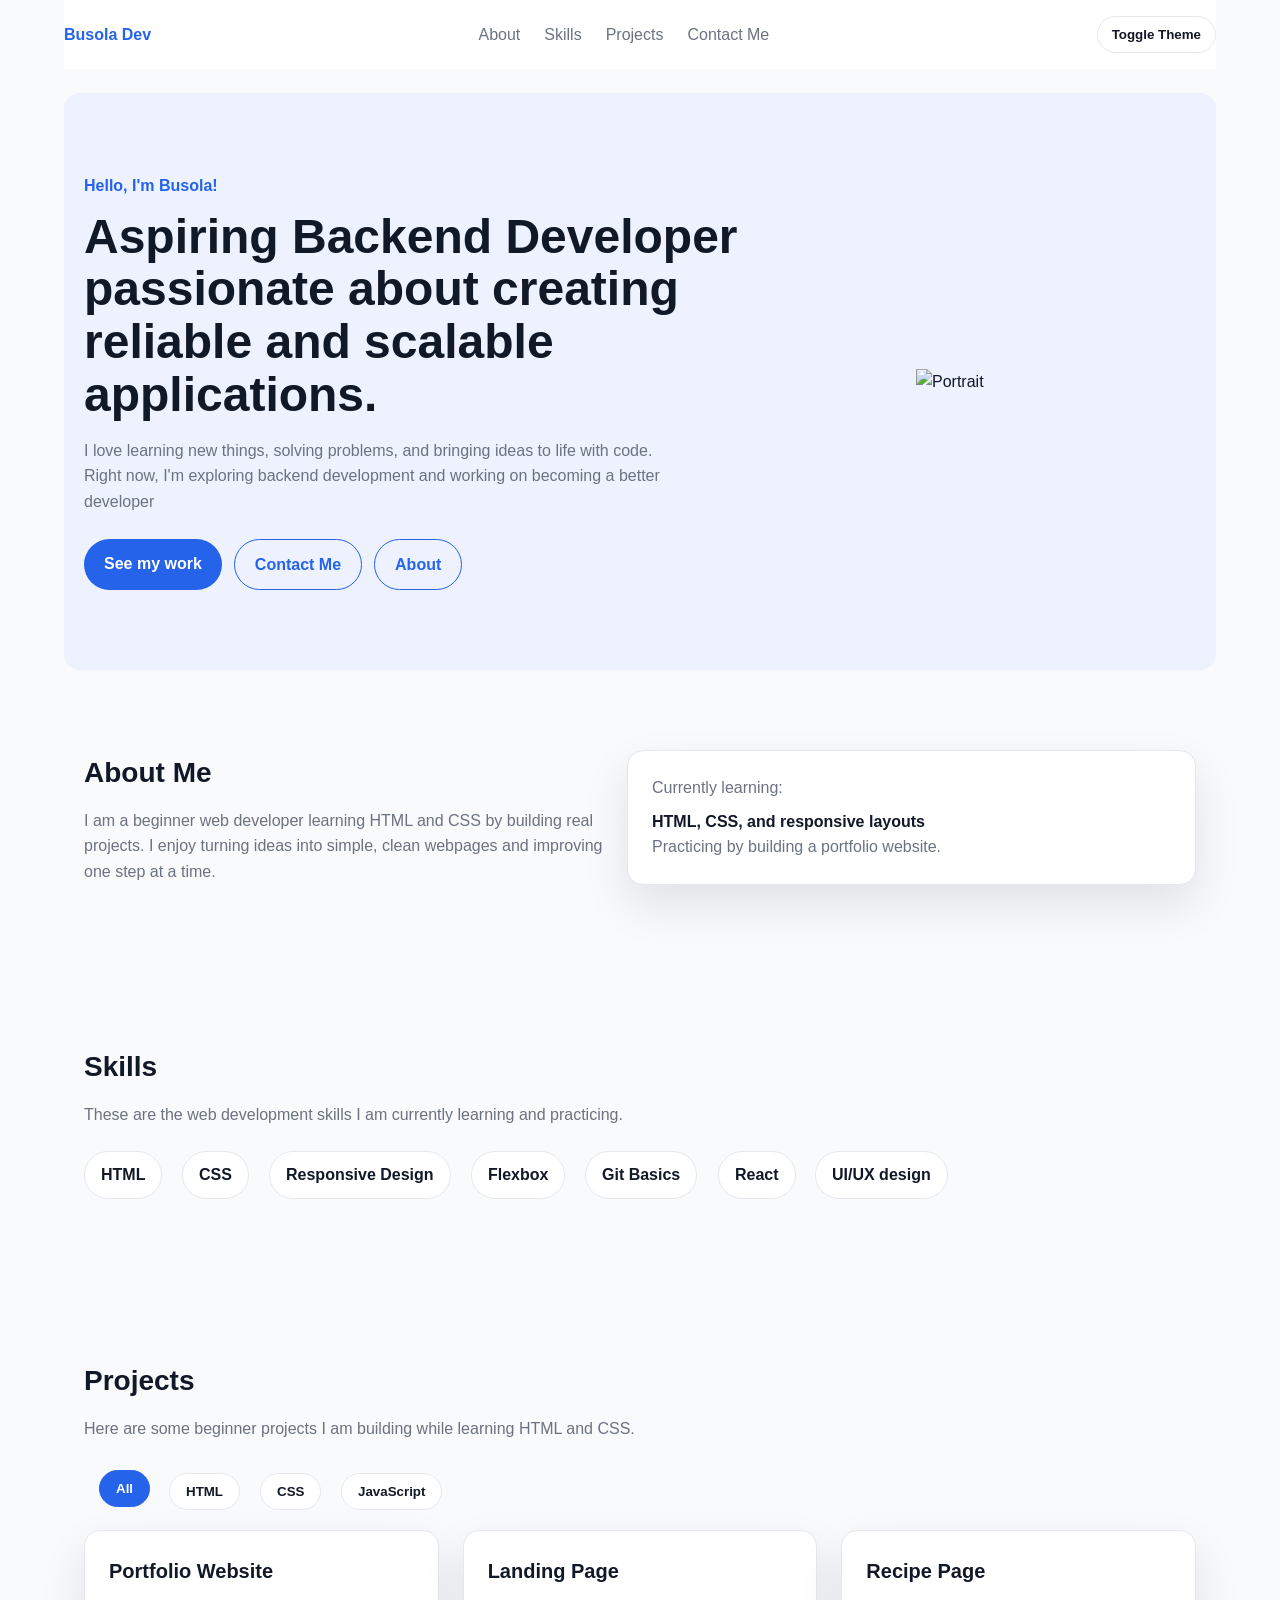
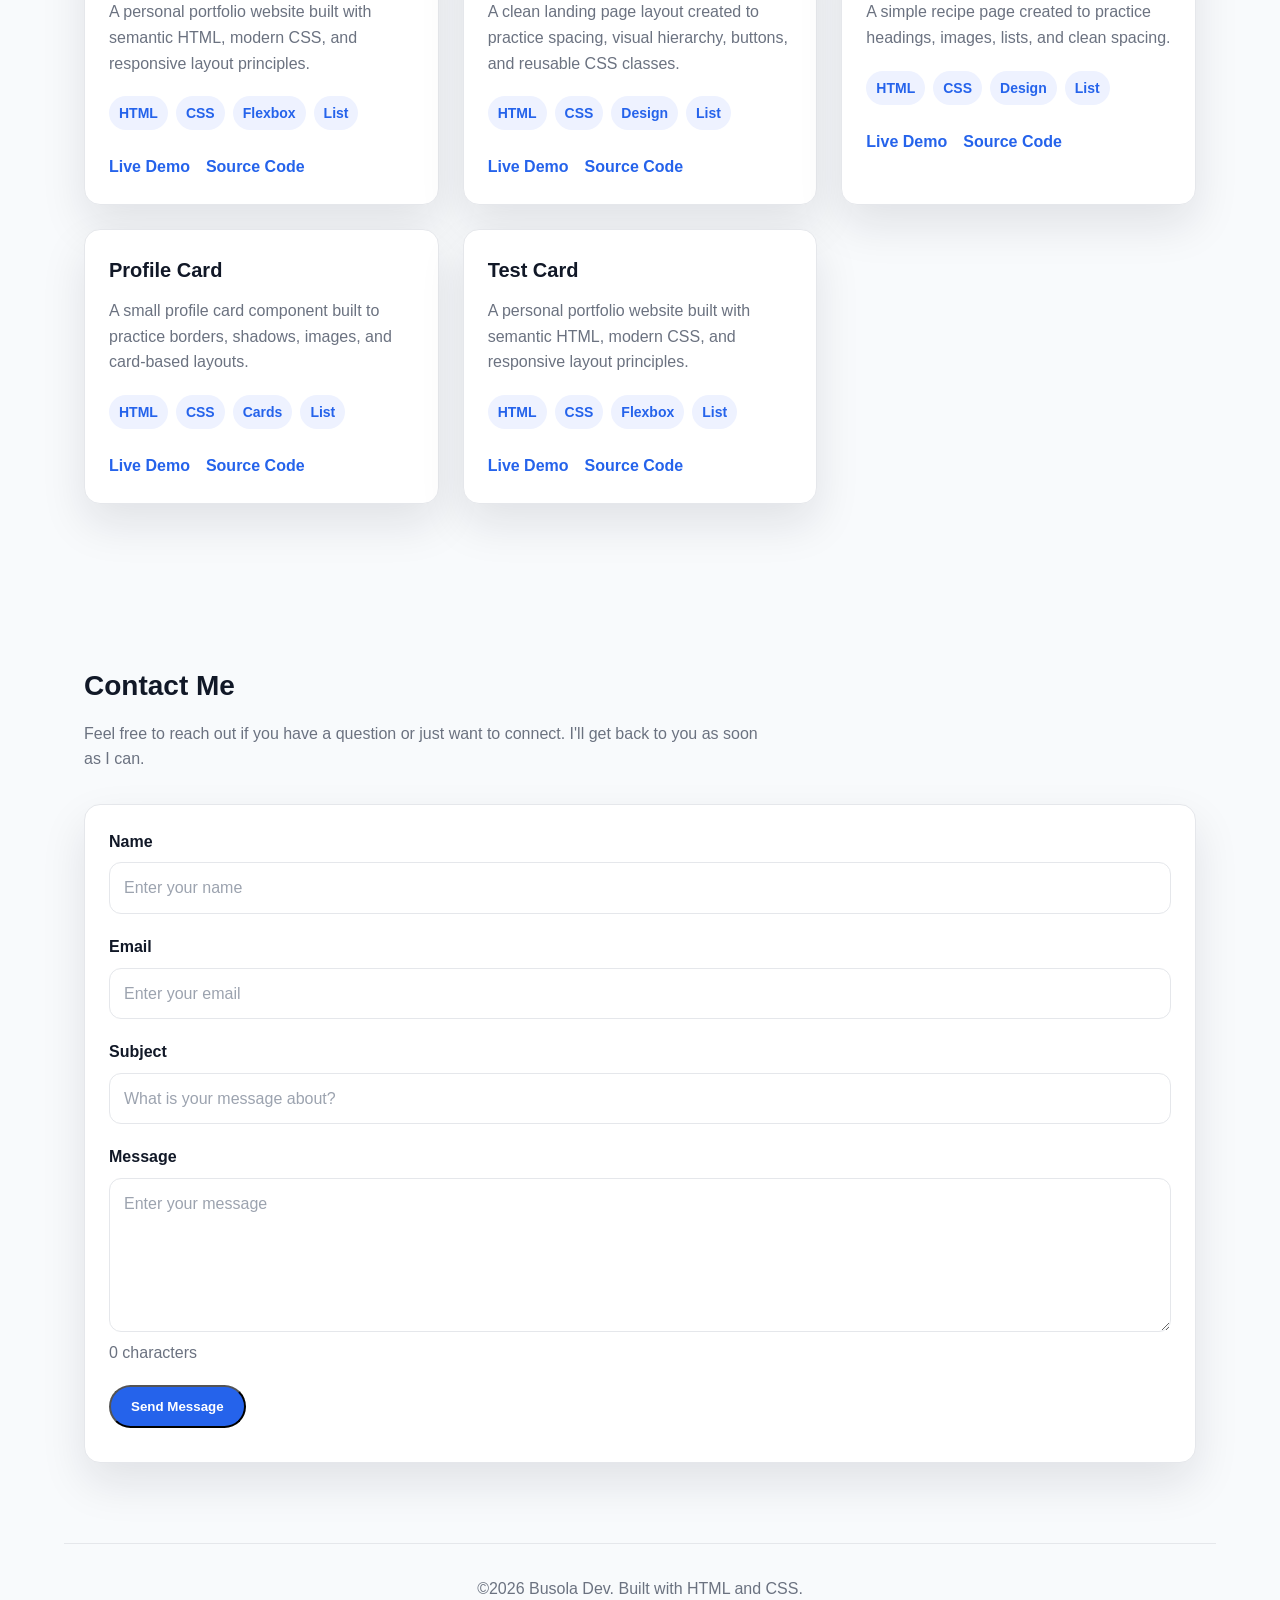
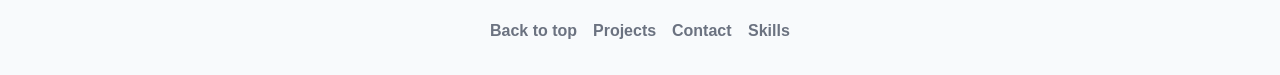
==== commit ed6e1d25: "Javascript was included into the portfolio website to improve interactivity" ====
--- a/index.html
+++ b/index.html
@@ -20,6 +20,10 @@
                 <li class="nav-item"> <a href="#contact">Contact Me</a> </li>
                 <!-- <li class="nav-item"> <a href="#experience">Experience</a> </li> -->
             </ul>
+
+            <button class="theme-toggle" type="button">Toggle Theme</button>
+
+            <button class="menu-toggle" type="button">Menu</button>
 
         </nav>
     </header>
@@ -90,6 +94,12 @@
                     Here are some beginner projects I am building while learning HTML and CSS.
                 </p>
             </div>
+            <div class="project-filters">
+                <button class="filter-btn active" type="button" data-filter="all">All</button>
+                <button class="filter-btn" type="button" data-filter="html">HTML</button>
+                <button class="filter-btn" type="button" data-filter="css">CSS</button>
+                <button class="filter-btn" type="button" data-filter="javascript">JavaScript</button>
+            </div>
             <div class="projects-grid">
                 <!-- <div class="flip-card">
                     <div class="flip-card-inner">
@@ -104,7 +114,7 @@
                     </div>
                 </div> -->
 
-                <article class="project-card">
+                <article class="project-card" data-category="html css">
                     <h3>Portfolio Website</h3>
                     <p>
                         A personal portfolio website built with semantic HTML, modern CSS, and
@@ -122,7 +132,7 @@
                     </div>
                 </article>
 
-                <article class="project-card">
+                <article class="project-card" data-category="html css javascript">
                     <h3>Landing Page</h3>
                     <p>A clean landing page layout created to practice spacing, visual hierarchy, buttons, and reusable
                         CSS classes.</p>
@@ -137,7 +147,7 @@
                         <a href="#">Source Code</a>
                     </div>
                 </article>
-                <article class="project-card">
+                <article class="project-card" data-category="html css">
                     <h3>Recipe Page</h3>
                     <p>
                         A simple recipe page created to practice headings, images, lists, and clean
@@ -155,7 +165,7 @@
                     </div>
                 </article>
 
-                <article class="project-card">
+                <article class="project-card" data-category="html css javascript">
                     <h3>Profile Card</h3>
                     <p>
                         A small profile card component built to practice borders, shadows,
@@ -173,7 +183,7 @@
                     </div>
                 </article>
 
-                <article class="project-card">
+                <article class="project-card" data-category="html css javascript">
                     <h3>Test Card</h3>
                     <p>
                         A personal portfolio website built with semantic HTML, modern CSS, and
@@ -203,26 +213,32 @@
                     as I can.
                 </p>
             </div>
-            <div class="loader" aria-label="Loading"></div>
+            <!-- <div class="loader" aria-label="Loading"></div> -->
             <!-- <p>Loading projects...</p> -->
-            <form class="contact-form">
+            <form class="contact-form" novalidate>
                 <div class="form-group">
                     <label for="name">Name</label>
                     <input id="name" name="name" type="text" placeholder="Enter your name" required />
+                    <p class="form-message1"></p>
                 </div>
                 <div class="form-group">
                     <label for="email">Email</label>
                     <input id="email" name="email" type="email" placeholder="Enter your email" required />
+                    <p class="form-message2"></p>
                 </div>
                 <div class="form-group">
                     <label for="subject">Subject</label>
                     <input id="subject" name="subject" type="text" placeholder="What is your message about?" required />
+                    <!-- <p class="form-message3"></p> -->
                 </div>
                 <div class="form-group">
                     <label for="message">Message</label>
                     <textarea id="message" name="message" rows="5" placeholder="Enter your message" required></textarea>
+                    <p class="character-count">0 characters</p>
+                    <p class="form-message3"></p>
                 </div>
                 <button type="submit" class="btn primary-btn">Send Message</button>
+                <p class="form-message"></p>
             </form>
         </section>
 
@@ -240,7 +256,7 @@
     </main>
 
     <footer class="footer">
-        <p>&copy; 2026 Busola Dev. Built with HTML and CSS.</p>
+        <p>&copy;<span id="year"></span> Busola Dev. Built with HTML and CSS.</p>
         <div class="footer-links">
             <a class="foot-card" href="#hero">Back to top</a>
             <a class="foot-card" href="#projects">Projects</a>
@@ -248,6 +264,7 @@
             <a class="foot-card" href="#">Skills</a>
         </div>
     </footer>
+    <script src="app.js"></script>
 </body>
 
 </html>
--- a/style.css
+++ b/style.css
@@ -109,6 +109,7 @@
     margin-top: 24px;
 }
 
+
 .btn {
     display: inline-block;
     padding: 12px 20px;
@@ -121,7 +122,8 @@
         color 0.2s var(--ease-soft);
 }
 
-.primary-btn {
+.primary-btn
+ {
     background-color: var(--primary);
     color: white;
 }
@@ -208,7 +210,8 @@
     margin-top: 24px;
 }
 
-.skill-badge {
+.skill-badge,
+.filter-btn {
     background-color: var(--surface);
     border: 1px solid var(--border);
     border-radius: 999px;
@@ -222,7 +225,7 @@
     background-color: var(--primary-dark);
 }
 
-/* @media (prefers-reduced-motion: reduce) {
+@media (prefers-reduced-motion: reduce) {
 
     *:not(.hero-image),
     *::before,
@@ -236,7 +239,7 @@
     .hero-image {
         animation: none !important;
     }
-} */
+}
 
 
 
@@ -391,11 +394,12 @@
 
 .contact-form {
     background-color: var(--surface);
+    color: var(--text);
     border: 1px solid var(--border);
     border-radius: var(--radius);
     box-shadow: var(--shadow);
     padding: 24px;
-    max-width: 680px;
+    /* max-width: px; */
     transition: border-color 0.2s ease;
 }
 
@@ -413,6 +417,18 @@
     color: var(--text);
     font-weight: 700;
 }
+
+/* .form-message {
+    display: inline-block;
+    margin-top: 16px;
+    min-height: 24px;
+    padding: 10px 16px;
+    border: 1px solid var(--border);
+    border-radius: 999px;
+    background-color: var(--surface);
+    color: var(--text);
+    font-weight: 700;
+} */
 
 input,
 textarea {
@@ -461,12 +477,14 @@
 a,
 button,
 .btn,
-.project-card {
+.project-card,
+.filter-btn {
     transition: 0.2s ease;
 }
 
 a:focus,
 button:focus,
+.filter-btn:focus-visible,
 input:focus,
 textarea:focus {
     outline: 3px solid rgba(37, 99, 235, 0.25);
@@ -499,6 +517,7 @@
 .footer-links a,
 .project-card,
 .skill-badge,
+.filter-btn,
 input,
 textarea {
     transition: color 0.2s ease,
@@ -697,18 +716,30 @@
         border-color 0.25s var(--ease-out);
 }
 
-.skill-badge {
+.skill-badge,
+.filter-btn {
     transition: transform 0.2s var(--ease-out),
         background-color 0.2s ease,
         color 0.2s ease;
 }
 
-.skill-badge:hover {
+.skill-badge:hover,
+.filter-btn:hover,
+.filter-btn.active {
     transform: translateY(-3px);
     background-color: var(--primary);
     color: white;
-}
-
+    border-color: var(--primary);
+}
+
+.filter-btn {
+    margin-bottom: 20px;
+    margin-left: 15px;
+}
+.filter-btn.active{
+    background-color: var(--primary);
+    color: white;
+}
 input,
 textarea {
     transition: border-color 0.2s ease,
@@ -773,7 +804,8 @@
     animation-delay: 0.85s;
 }
 
-.skill-badge {
+.skill-badge,
+.filter-btn {
     animation: scaleIn 0.4s var(--ease-out) both;
 }
 
@@ -822,6 +854,22 @@
 }
 
 .foot-card:nth-child(4) {
+    animation-delay: 0.6s;
+}
+
+.filter-btn {
+    animation: scaleIn 0.4s var(--ease-out) both;
+}
+.filter-btn:nth-child(1){
+    animation-delay: 0.15s;
+}
+.filter-btn:nth-child(2){
+    animation-delay: 0.3s;
+}
+.filter-btn:nth-child(3){
+    animation-delay: 0.45s;
+}
+.filter-btn:nth-child(4){
     animation-delay: 0.6s;
 }
 
@@ -862,4 +910,62 @@
     .hero-image {
         animation: none !important;
     }
+}
+
+.dark-theme {
+  --bg: #0f172a;
+  --surface: #111827;
+  --text: #f8fafc;
+  --muted: #cbd5e1;
+  --border: #334155;
+  --soft-blue: #1e293b;
+  --contact-text: #000000;
+}
+
+.dark-theme .contact-form,
+.dark-theme .contact-form input,
+.dark-theme .contact-form textarea,
+.dark-theme .contact-form {
+  color: var(--contact-text);
+}
+
+.theme-toggle {
+  border: 1px solid var(--border);
+  background-color: var(--surface);
+  color: var(--text);
+  border-radius: 999px;
+  padding: 10px 14px;
+  font-weight: 700;
+  cursor: pointer;
+}
+
+.menu-toggle {
+  display: none;
+}
+
+@media (max-width: 640px) {
+  .menu-toggle {
+    display: inline-block;
+  }
+
+  .nav-links {
+    display: none;
+    width: 100%;
+  }
+
+  .nav-links.is-open {
+    display: flex;
+  }
+}
+
+.form-message,
+.form-message1,
+.form-message2,
+.form-message3{
+    color: red;
+    margin-top: 10px;
+}
+
+.form-message{
+    color: green;
 }
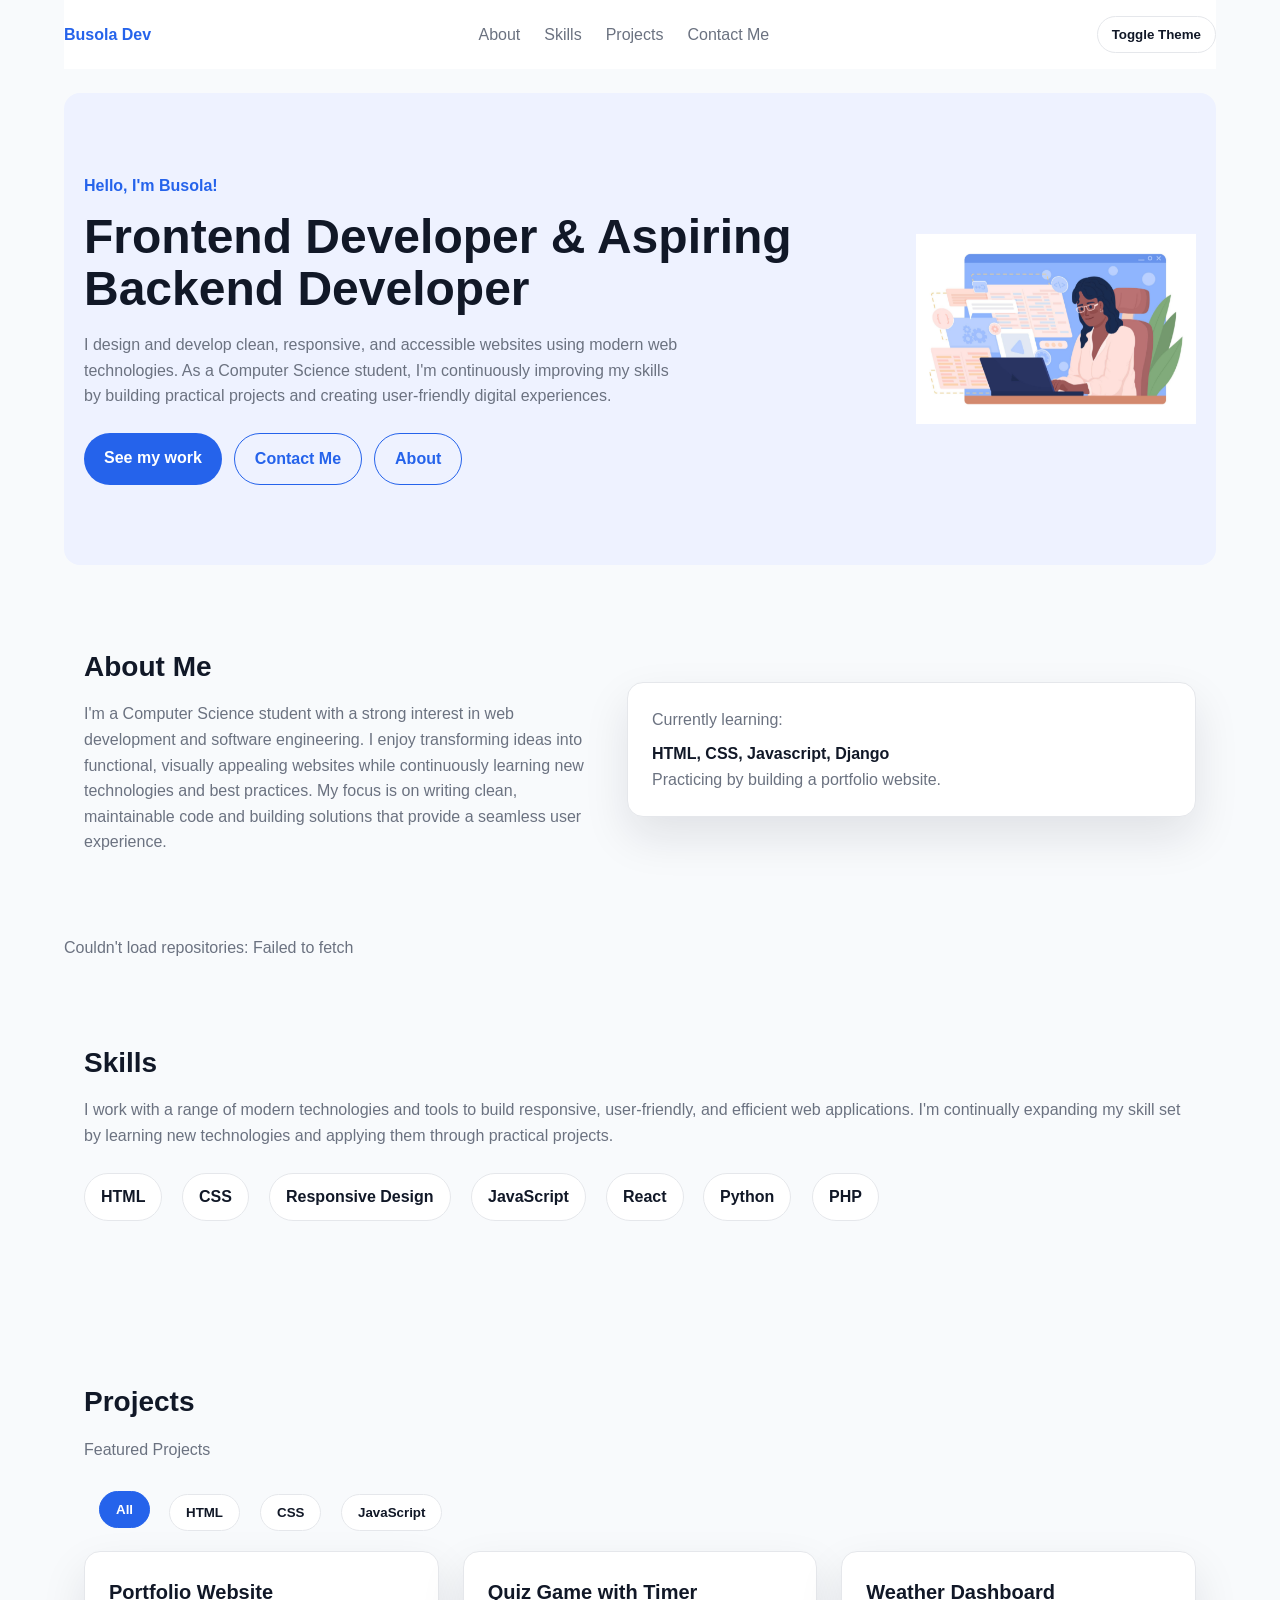
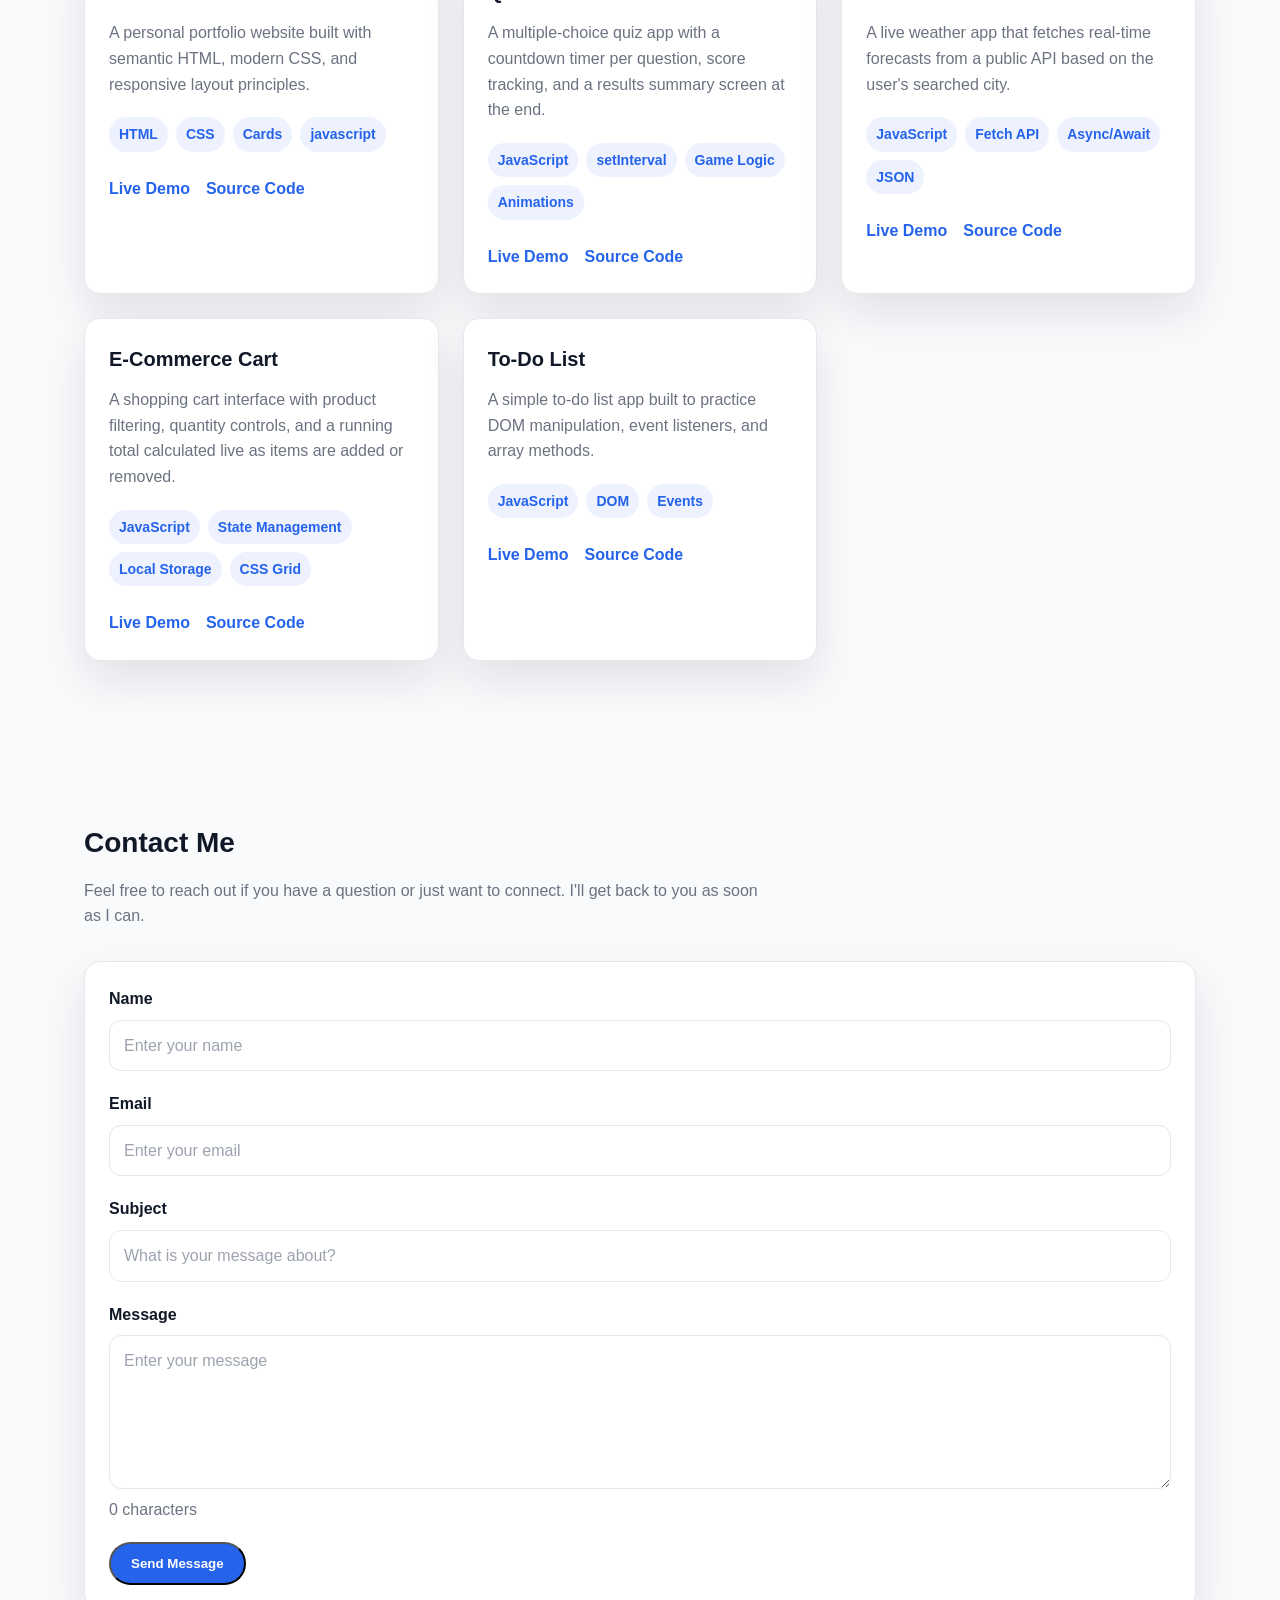
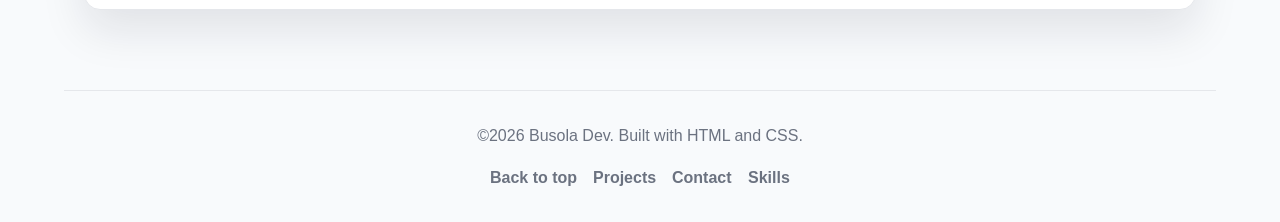
==== commit c5dc46da: "Intermediate js" ====
--- a/index.html
+++ b/index.html
@@ -31,10 +31,11 @@
         <section id="hero" class="hero section">
             <div class="hero-content">
                 <p class="eyebrow">Hello, I'm Busola!</p>
-                <h1>Aspiring Backend Developer passionate about creating reliable and scalable applications.</h1>
+                <h1>Frontend Developer & Aspiring Backend Developer </h1>
                 <p class="hero-text">
-                    I love learning new things, solving problems, and bringing ideas to life with code. Right now, I'm
-                    exploring backend development and working on becoming a better developer
+                    I design and develop clean, responsive, and accessible websites using modern web technologies. As a
+                    Computer Science student, I'm continuously improving my skills by building practical projects and
+                    creating user-friendly digital experiences.
                 </p>
 
                 <div class="hero-actions">
@@ -46,7 +47,7 @@
 
             </div>
             <div class="hero-image">
-                <img src="Images/download (9).jpg" alt="Portrait">
+                <img src="portfolioImage.jpg" alt="Portrait">
 
             </div>
         </section>
@@ -56,33 +57,41 @@
             <div>
                 <h2>About Me</h2>
                 <p>
-                    I am a beginner web developer learning HTML and CSS by building real
-                    projects. I enjoy turning ideas into simple, clean webpages and improving
-                    one step at a time.
+                    I'm a Computer Science student with a strong interest in web development and software engineering. I
+                    enjoy transforming ideas into functional, visually appealing websites while continuously learning
+                    new technologies and best practices. My focus is on writing clean, maintainable code and building
+                    solutions that provide a seamless user experience.
                 </p>
             </div>
             <div class="about-highlight">
                 <p>Currently learning:</p>
-                <strong>HTML, CSS, and responsive layouts</strong>
+                <strong>HTML, CSS, Javascript, Django</strong>
                 <p>Practicing by building a portfolio website.</p>
             </div>
         </section>
 
-
+        <section id="repositoryContainer">
+            <p>GitHub repository Viewer</p>
+            <div id="loading"></div>
+            <div id="error"></div>
+            <div id="repository"></div>
+        </section>
         <!-- skill section -->
         <section id="skills" class="section">
             <h2>Skills</h2>
             <p>
-                These are the web development skills I am currently learning and practicing.
+                I work with a range of modern technologies and tools to build responsive, user-friendly, and efficient
+                web applications. I'm continually expanding my skill set by learning new technologies and applying them
+                through practical projects.
             </p>
             <div class="skills-list">
                 <span class="skill-badge">HTML</span>
                 <span class="skill-badge">CSS</span>
                 <span class="skill-badge">Responsive Design</span>
-                <span class="skill-badge">Flexbox</span>
-                <span class="skill-badge">Git Basics</span>
+                <span class="skill-badge">JavaScript</span>
                 <span class="skill-badge">React</span>
-                <span class="skill-badge">UI/UX design</span>
+                <span class="skill-badge">Python</span>
+                <span class="skill-badge">PHP</span>
             </div>
         </section>
 
@@ -91,7 +100,7 @@
             <div class="section-heading">
                 <h2>Projects</h2>
                 <p>
-                    Here are some beginner projects I am building while learning HTML and CSS.
+                    Featured Projects
                 </p>
             </div>
             <div class="project-filters">
@@ -100,6 +109,8 @@
                 <button class="filter-btn" type="button" data-filter="css">CSS</button>
                 <button class="filter-btn" type="button" data-filter="javascript">JavaScript</button>
             </div>
+            
+            <!-- <p>Loading projects...</p> -->
             <div class="projects-grid">
                 <!-- <div class="flip-card">
                     <div class="flip-card-inner">
@@ -114,7 +125,7 @@
                     </div>
                 </div> -->
 
-                <article class="project-card" data-category="html css">
+                <!-- <article class="project-card" data-category="html css">
                     <h3>Portfolio Website</h3>
                     <p>
                         A personal portfolio website built with semantic HTML, modern CSS, and
@@ -199,7 +210,7 @@
                         <a href="https://my-project-demo.com">Live Demo</a>
                         <a href="#">Source Code</a>
                     </div>
-                </article>
+                </article> -->
             </div>
         </section>
 
@@ -213,18 +224,17 @@
                     as I can.
                 </p>
             </div>
-            <!-- <div class="loader" aria-label="Loading"></div> -->
-            <!-- <p>Loading projects...</p> -->
+            
             <form class="contact-form" novalidate>
                 <div class="form-group">
                     <label for="name">Name</label>
                     <input id="name" name="name" type="text" placeholder="Enter your name" required />
-                    <p class="form-message1"></p>
+                    <p class="form-name"></p>
                 </div>
                 <div class="form-group">
                     <label for="email">Email</label>
                     <input id="email" name="email" type="email" placeholder="Enter your email" required />
-                    <p class="form-message2"></p>
+                    <p class="form-email"></p>
                 </div>
                 <div class="form-group">
                     <label for="subject">Subject</label>
@@ -235,10 +245,10 @@
                     <label for="message">Message</label>
                     <textarea id="message" name="message" rows="5" placeholder="Enter your message" required></textarea>
                     <p class="character-count">0 characters</p>
-                    <p class="form-message3"></p>
+                    <p class="form-message"></p>
                 </div>
                 <button type="submit" class="btn primary-btn">Send Message</button>
-                <p class="form-message"></p>
+                <p class="form-result"></p>
             </form>
         </section>
 
@@ -264,7 +274,7 @@
             <a class="foot-card" href="#">Skills</a>
         </div>
     </footer>
-    <script src="app.js"></script>
+    <script type="module" src="app.js"></script>
 </body>
 
 </html>
--- a/style.css
+++ b/style.css
@@ -122,8 +122,7 @@
         color 0.2s var(--ease-soft);
 }
 
-.primary-btn
- {
+.primary-btn {
     background-color: var(--primary);
     color: white;
 }
@@ -252,7 +251,7 @@
         font-size: 24px;
     }
 
-    .navbar {
+    .nav-bar {
         justify-content: center;
         text-align: center;
     }
@@ -655,14 +654,21 @@
     }
 }
 
-/* .loader {
+.loader {
     width: 32px;
     height: 32px;
     border: 4px solid var(--border);
     border-top-color: var(--primary);
     border-radius: 50%;
     animation: spin 0.8s linear infinite;
-} */
+}
+
+.loading-wrapper{
+    display: flex;
+    justify-content: center;
+    align-items: center;
+    min-height: 200px;
+}
 .nav-links a {
     position: relative;
 }
@@ -736,10 +742,12 @@
     margin-bottom: 20px;
     margin-left: 15px;
 }
-.filter-btn.active{
+
+.filter-btn.active {
     background-color: var(--primary);
     color: white;
 }
+
 input,
 textarea {
     transition: border-color 0.2s ease,
@@ -860,16 +868,20 @@
 .filter-btn {
     animation: scaleIn 0.4s var(--ease-out) both;
 }
-.filter-btn:nth-child(1){
+
+.filter-btn:nth-child(1) {
     animation-delay: 0.15s;
 }
-.filter-btn:nth-child(2){
+
+.filter-btn:nth-child(2) {
     animation-delay: 0.3s;
 }
-.filter-btn:nth-child(3){
+
+.filter-btn:nth-child(3) {
     animation-delay: 0.45s;
 }
-.filter-btn:nth-child(4){
+
+.filter-btn:nth-child(4) {
     animation-delay: 0.6s;
 }
 
@@ -913,59 +925,61 @@
 }
 
 .dark-theme {
-  --bg: #0f172a;
-  --surface: #111827;
-  --text: #f8fafc;
-  --muted: #cbd5e1;
-  --border: #334155;
-  --soft-blue: #1e293b;
-  --contact-text: #000000;
+    --bg: #0f172a;
+    --surface: #111827;
+    --text: #f8fafc;
+    --muted: #cbd5e1;
+    --border: #334155;
+    --soft-blue: #1e293b;
+    --contact-text: #000000;
 }
 
 .dark-theme .contact-form,
 .dark-theme .contact-form input,
 .dark-theme .contact-form textarea,
 .dark-theme .contact-form {
-  color: var(--contact-text);
-}
-
-.theme-toggle {
-  border: 1px solid var(--border);
-  background-color: var(--surface);
-  color: var(--text);
-  border-radius: 999px;
-  padding: 10px 14px;
-  font-weight: 700;
-  cursor: pointer;
-}
-
+    color: var(--contact-text);
+}
+
+.theme-toggle,
 .menu-toggle {
-  display: none;
+    border: 1px solid var(--border);
+    background-color: var(--surface);
+    color: var(--text);
+    border-radius: 999px;
+    padding: 10px 14px;
+    font-weight: 700;
+    cursor: pointer;
+}
+
+.menu-toggle {
+    display: none;
 }
 
 @media (max-width: 640px) {
-  .menu-toggle {
-    display: inline-block;
-  }
-
-  .nav-links {
-    display: none;
-    width: 100%;
-  }
-
-  .nav-links.is-open {
-    display: flex;
-  }
+    .menu-toggle {
+        display: inline-block;
+    }
+
+    .nav-links {
+        display: none;
+        width: 100%;
+    }
+
+    .nav-links.is-open {
+        display: flex;
+    }
 }
 
 .form-message,
-.form-message1,
-.form-message2,
-.form-message3{
+.form-email,
+.form-name,
+.form-message3 {
     color: red;
     margin-top: 10px;
-}
-
-.form-message{
+    font-size: 10px;
+}
+
+.form-result {
     color: green;
 }
